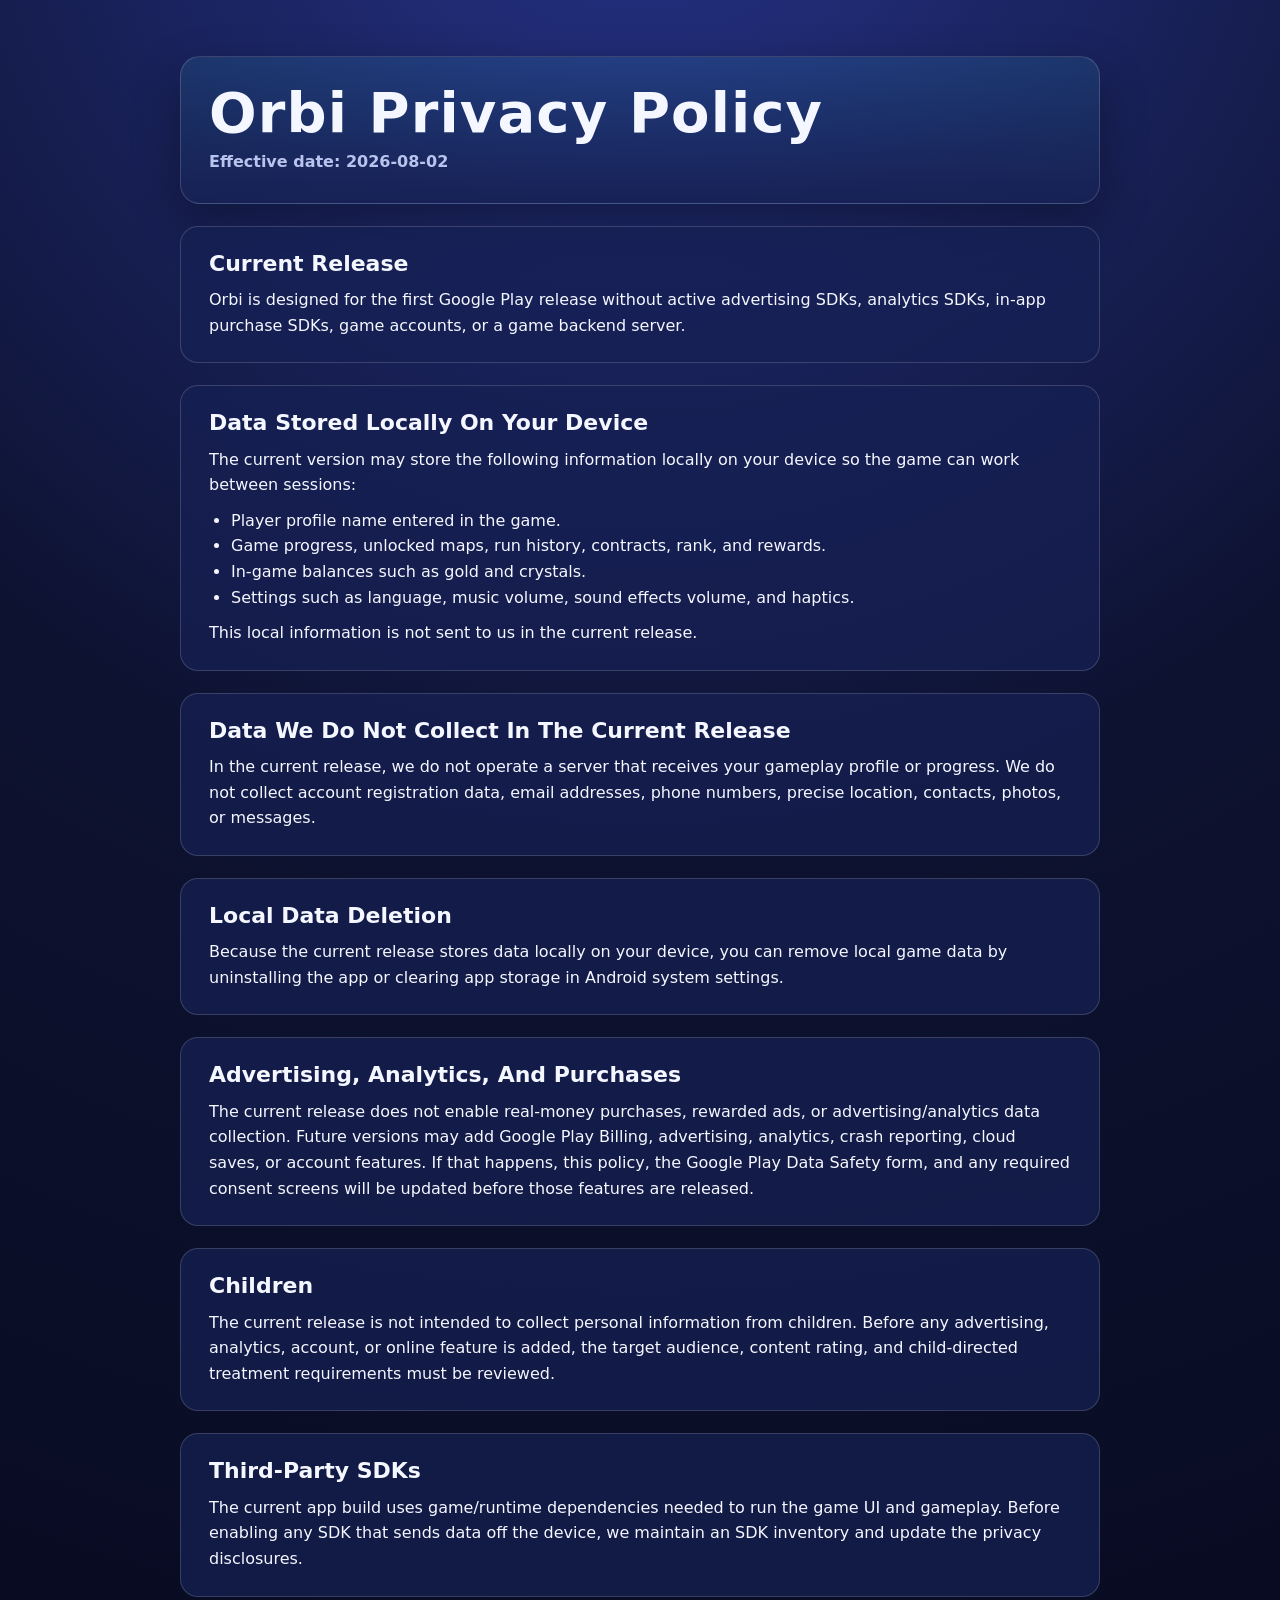
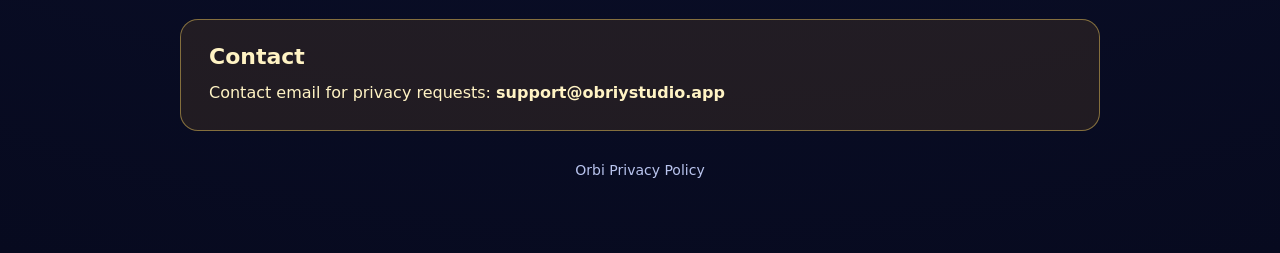
==== index.html @ 06ad7365 "Publish privacy policy" ====
<!doctype html>
<html lang="en">
<head>
  <meta charset="utf-8" />
  <meta name="viewport" content="width=device-width, initial-scale=1" />
  <title>Orbi Privacy Policy</title>
  <meta name="description" content="Privacy Policy for Orbi." />
  <style>
    :root {
      color-scheme: dark;
      --bg: #0d1230;
      --panel: #172154;
      --text: #f4f7ff;
      --muted: #b9c4ee;
      --accent: #38e8ff;
      --border: rgba(255,255,255,.16);
    }
    * { box-sizing: border-box; }
    body {
      margin: 0;
      font-family: Inter, ui-sans-serif, system-ui, -apple-system, BlinkMacSystemFont, "Segoe UI", sans-serif;
      background: radial-gradient(circle at 50% -10%, #263389 0, var(--bg) 48%, #070a1f 100%);
      color: var(--text);
      line-height: 1.6;
    }
    main {
      width: min(920px, calc(100% - 32px));
      margin: 0 auto;
      padding: 56px 0 72px;
    }
    header {
      padding: 28px;
      border: 1px solid var(--border);
      border-radius: 20px;
      background: linear-gradient(180deg, rgba(56,232,255,.10), rgba(23,33,84,.88));
      box-shadow: 0 18px 48px rgba(0,0,0,.32);
    }
    h1 {
      margin: 0 0 8px;
      font-size: clamp(32px, 7vw, 56px);
      line-height: 1;
      letter-spacing: .02em;
    }
    .date {
      margin: 0;
      color: var(--muted);
      font-weight: 700;
    }
    section {
      margin-top: 22px;
      padding: 24px 28px;
      border: 1px solid var(--border);
      border-radius: 18px;
      background: rgba(23,33,84,.72);
    }
    h2 {
      margin: 0 0 10px;
      font-size: 22px;
      line-height: 1.2;
    }
    p { margin: 10px 0 0; }
    ul { margin: 10px 0 0; padding-left: 22px; }
    a { color: var(--accent); font-weight: 800; }
    .warning {
      border-color: rgba(255,213,95,.45);
      background: rgba(255,180,40,.10);
      color: #fff3c4;
    }
    footer {
      margin-top: 28px;
      color: var(--muted);
      font-size: 14px;
      text-align: center;
    }
  </style>
</head>
<body>
  <main>
    <header>
      <h1>Orbi Privacy Policy</h1>
      <p class="date">Effective date: 2026-08-02</p>
    </header>

    <section>
      <h2>Current Release</h2>
      <p>Orbi is designed for the first Google Play release without active advertising SDKs, analytics SDKs, in-app purchase SDKs, game accounts, or a game backend server.</p>
    </section>

    <section>
      <h2>Data Stored Locally On Your Device</h2>
      <p>The current version may store the following information locally on your device so the game can work between sessions:</p>
      <ul>
        <li>Player profile name entered in the game.</li>
        <li>Game progress, unlocked maps, run history, contracts, rank, and rewards.</li>
        <li>In-game balances such as gold and crystals.</li>
        <li>Settings such as language, music volume, sound effects volume, and haptics.</li>
      </ul>
      <p>This local information is not sent to us in the current release.</p>
    </section>

    <section>
      <h2>Data We Do Not Collect In The Current Release</h2>
      <p>In the current release, we do not operate a server that receives your gameplay profile or progress. We do not collect account registration data, email addresses, phone numbers, precise location, contacts, photos, or messages.</p>
    </section>

    <section>
      <h2>Local Data Deletion</h2>
      <p>Because the current release stores data locally on your device, you can remove local game data by uninstalling the app or clearing app storage in Android system settings.</p>
    </section>

    <section>
      <h2>Advertising, Analytics, And Purchases</h2>
      <p>The current release does not enable real-money purchases, rewarded ads, or advertising/analytics data collection. Future versions may add Google Play Billing, advertising, analytics, crash reporting, cloud saves, or account features. If that happens, this policy, the Google Play Data Safety form, and any required consent screens will be updated before those features are released.</p>
    </section>

    <section>
      <h2>Children</h2>
      <p>The current release is not intended to collect personal information from children. Before any advertising, analytics, account, or online feature is added, the target audience, content rating, and child-directed treatment requirements must be reviewed.</p>
    </section>

    <section>
      <h2>Third-Party SDKs</h2>
      <p>The current app build uses game/runtime dependencies needed to run the game UI and gameplay. Before enabling any SDK that sends data off the device, we maintain an SDK inventory and update the privacy disclosures.</p>
    </section>

    <section class="warning">
      <h2>Contact</h2>
      <p>Contact email for privacy requests: <strong>support@obriystudio.app</strong></p>
    </section>

    <footer>Orbi Privacy Policy</footer>
  </main>
</body>
</html>
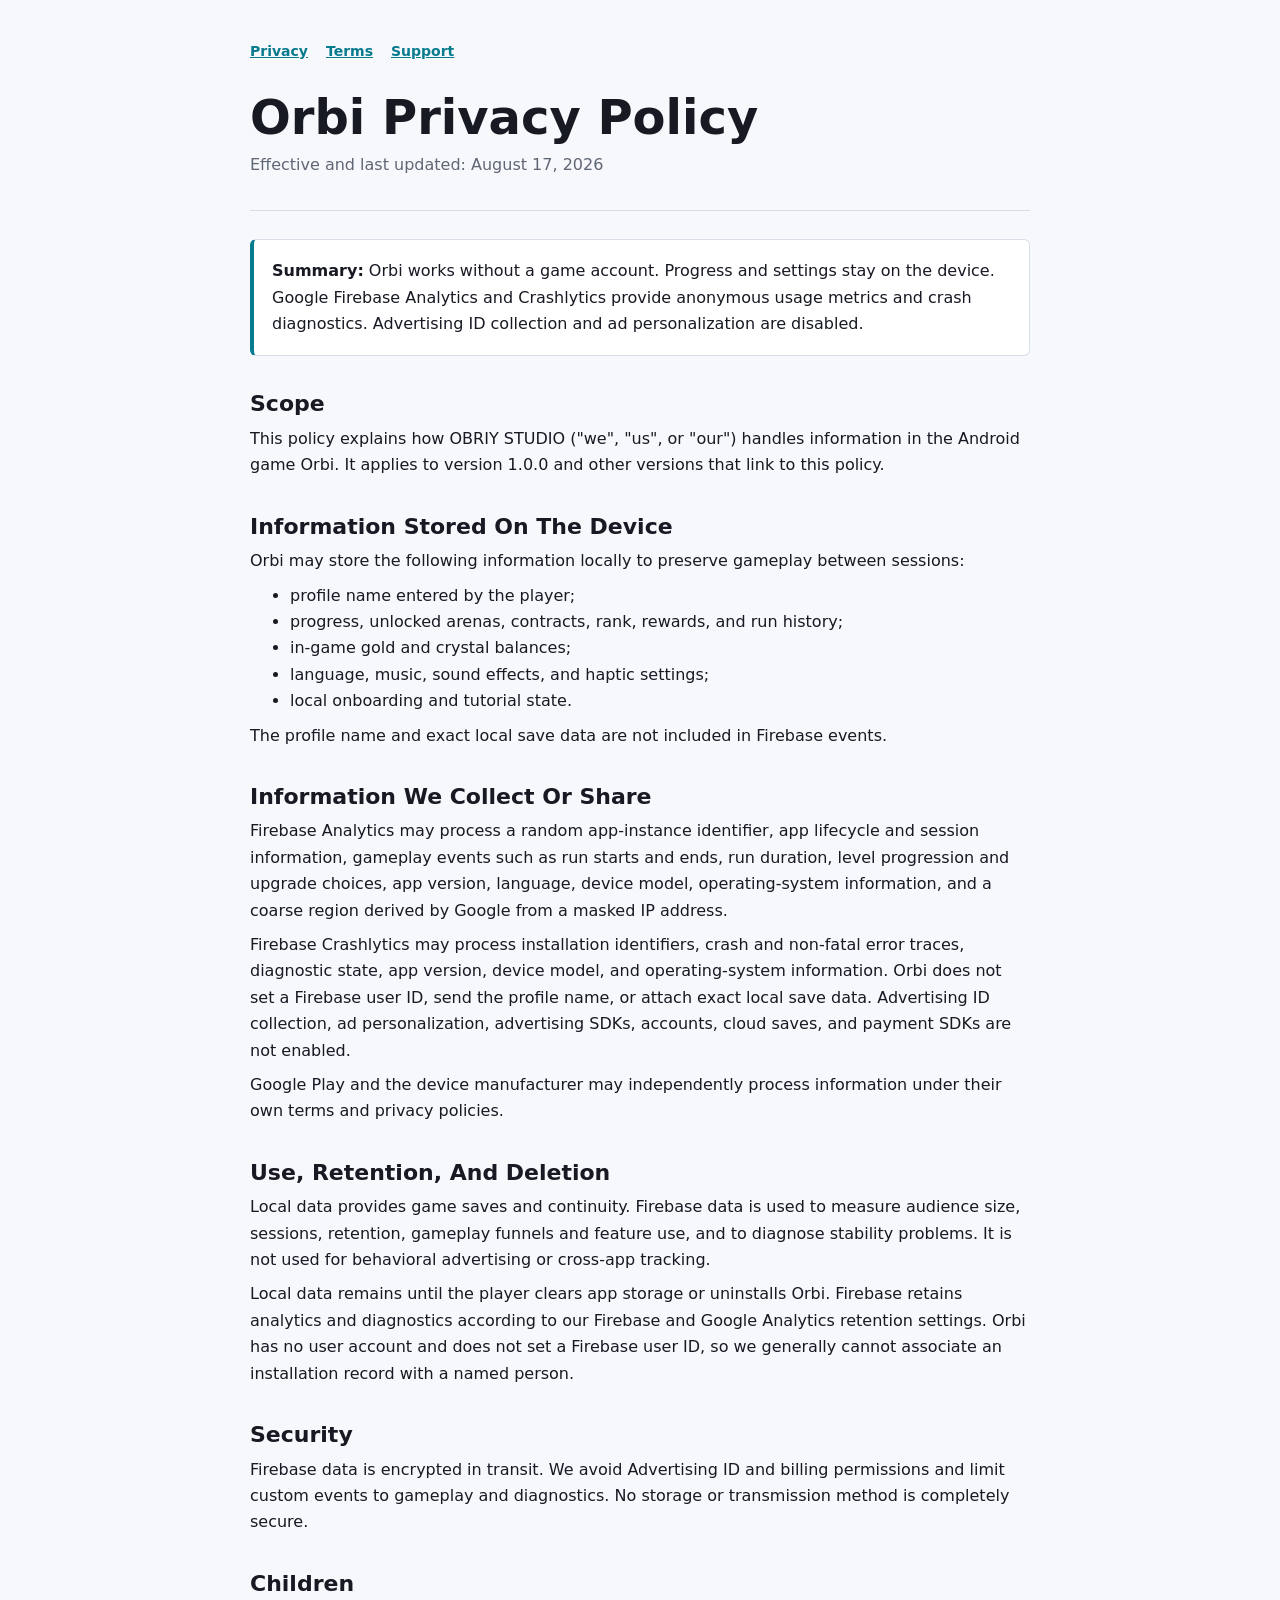
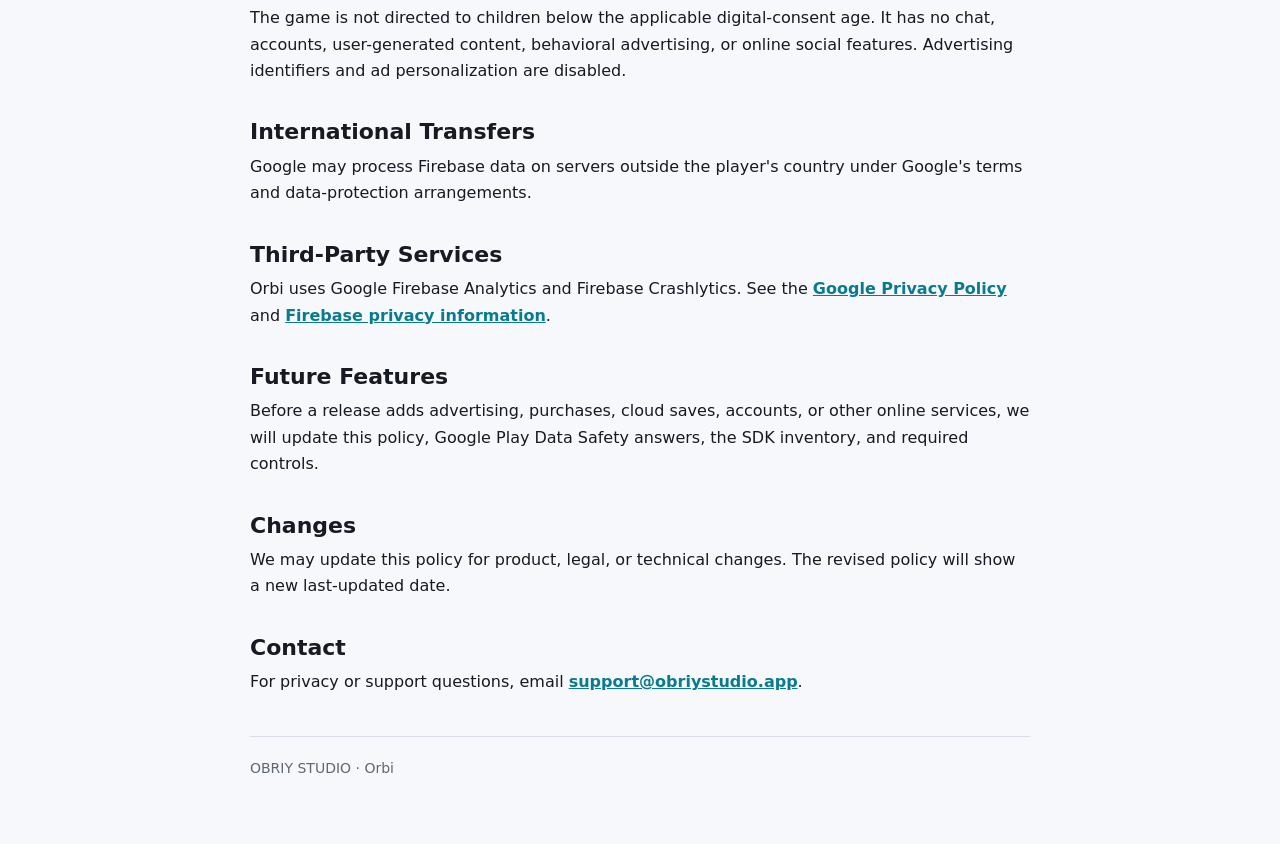
==== commit 3f2489ea: "Update privacy policy for Firebase telemetry" ====
--- a/index.html
+++ b/index.html
@@ -1,134 +1,71 @@
 <!doctype html>
 <html lang="en">
 <head>
-  <meta charset="utf-8" />
-  <meta name="viewport" content="width=device-width, initial-scale=1" />
+  <meta charset="utf-8">
+  <meta name="viewport" content="width=device-width, initial-scale=1">
   <title>Orbi Privacy Policy</title>
-  <meta name="description" content="Privacy Policy for Orbi." />
+  <meta name="description" content="Privacy Policy for the Orbi mobile game.">
   <style>
-    :root {
-      color-scheme: dark;
-      --bg: #0d1230;
-      --panel: #172154;
-      --text: #f4f7ff;
-      --muted: #b9c4ee;
-      --accent: #38e8ff;
-      --border: rgba(255,255,255,.16);
-    }
+    :root { color-scheme: light dark; --bg:#f7f8fb; --surface:#fff; --text:#171923; --muted:#5f6675; --line:#d9dde7; --accent:#087b8f; }
+    @media (prefers-color-scheme: dark) { :root { --bg:#101218; --surface:#171a22; --text:#f3f5f8; --muted:#b2b8c5; --line:#343947; --accent:#58d9eb; } }
     * { box-sizing: border-box; }
-    body {
-      margin: 0;
-      font-family: Inter, ui-sans-serif, system-ui, -apple-system, BlinkMacSystemFont, "Segoe UI", sans-serif;
-      background: radial-gradient(circle at 50% -10%, #263389 0, var(--bg) 48%, #070a1f 100%);
-      color: var(--text);
-      line-height: 1.6;
-    }
-    main {
-      width: min(920px, calc(100% - 32px));
-      margin: 0 auto;
-      padding: 56px 0 72px;
-    }
-    header {
-      padding: 28px;
-      border: 1px solid var(--border);
-      border-radius: 20px;
-      background: linear-gradient(180deg, rgba(56,232,255,.10), rgba(23,33,84,.88));
-      box-shadow: 0 18px 48px rgba(0,0,0,.32);
-    }
-    h1 {
-      margin: 0 0 8px;
-      font-size: clamp(32px, 7vw, 56px);
-      line-height: 1;
-      letter-spacing: .02em;
-    }
-    .date {
-      margin: 0;
-      color: var(--muted);
-      font-weight: 700;
-    }
-    section {
-      margin-top: 22px;
-      padding: 24px 28px;
-      border: 1px solid var(--border);
-      border-radius: 18px;
-      background: rgba(23,33,84,.72);
-    }
-    h2 {
-      margin: 0 0 10px;
-      font-size: 22px;
-      line-height: 1.2;
-    }
-    p { margin: 10px 0 0; }
-    ul { margin: 10px 0 0; padding-left: 22px; }
-    a { color: var(--accent); font-weight: 800; }
-    .warning {
-      border-color: rgba(255,213,95,.45);
-      background: rgba(255,180,40,.10);
-      color: #fff3c4;
-    }
-    footer {
-      margin-top: 28px;
-      color: var(--muted);
-      font-size: 14px;
-      text-align: center;
-    }
+    body { margin:0; background:var(--bg); color:var(--text); font:16px/1.65 system-ui,-apple-system,"Segoe UI",sans-serif; }
+    main { width:min(780px,calc(100% - 32px)); margin:auto; padding:40px 0 64px; }
+    header { padding-bottom:24px; border-bottom:1px solid var(--line); }
+    nav { display:flex; gap:18px; margin-bottom:28px; font-size:14px; }
+    a { color:var(--accent); font-weight:650; }
+    h1 { margin:0 0 6px; font-size:clamp(32px,7vw,48px); line-height:1.1; letter-spacing:0; }
+    h2 { margin:34px 0 8px; font-size:22px; line-height:1.25; letter-spacing:0; }
+    p, ul { margin:8px 0; }
+    .date, footer { color:var(--muted); }
+    .summary { margin:28px 0; padding:18px; border:1px solid var(--line); border-left:4px solid var(--accent); border-radius:6px; background:var(--surface); }
+    footer { margin-top:40px; padding-top:20px; border-top:1px solid var(--line); font-size:14px; }
   </style>
 </head>
 <body>
   <main>
-    <header>
-      <h1>Orbi Privacy Policy</h1>
-      <p class="date">Effective date: 2026-08-02</p>
-    </header>
+    <nav aria-label="Legal pages"><a href="index.html">Privacy</a><a href="terms.html">Terms</a><a href="support.html">Support</a></nav>
+    <header><h1>Orbi Privacy Policy</h1><p class="date">Effective and last updated: August 17, 2026</p></header>
+    <div class="summary"><strong>Summary:</strong> Orbi works without a game account. Progress and settings stay on the device. Google Firebase Analytics and Crashlytics provide anonymous usage metrics and crash diagnostics. Advertising ID collection and ad personalization are disabled.</div>
 
-    <section>
-      <h2>Current Release</h2>
-      <p>Orbi is designed for the first Google Play release without active advertising SDKs, analytics SDKs, in-app purchase SDKs, game accounts, or a game backend server.</p>
-    </section>
+    <h2>Scope</h2>
+    <p>This policy explains how OBRIY STUDIO ("we", "us", or "our") handles information in the Android game Orbi. It applies to version 1.0.0 and other versions that link to this policy.</p>
 
-    <section>
-      <h2>Data Stored Locally On Your Device</h2>
-      <p>The current version may store the following information locally on your device so the game can work between sessions:</p>
-      <ul>
-        <li>Player profile name entered in the game.</li>
-        <li>Game progress, unlocked maps, run history, contracts, rank, and rewards.</li>
-        <li>In-game balances such as gold and crystals.</li>
-        <li>Settings such as language, music volume, sound effects volume, and haptics.</li>
-      </ul>
-      <p>This local information is not sent to us in the current release.</p>
-    </section>
+    <h2>Information Stored On The Device</h2>
+    <p>Orbi may store the following information locally to preserve gameplay between sessions:</p>
+    <ul><li>profile name entered by the player;</li><li>progress, unlocked arenas, contracts, rank, rewards, and run history;</li><li>in-game gold and crystal balances;</li><li>language, music, sound effects, and haptic settings;</li><li>local onboarding and tutorial state.</li></ul>
+    <p>The profile name and exact local save data are not included in Firebase events.</p>
 
-    <section>
-      <h2>Data We Do Not Collect In The Current Release</h2>
-      <p>In the current release, we do not operate a server that receives your gameplay profile or progress. We do not collect account registration data, email addresses, phone numbers, precise location, contacts, photos, or messages.</p>
-    </section>
+    <h2>Information We Collect Or Share</h2>
+    <p>Firebase Analytics may process a random app-instance identifier, app lifecycle and session information, gameplay events such as run starts and ends, run duration, level progression and upgrade choices, app version, language, device model, operating-system information, and a coarse region derived by Google from a masked IP address.</p>
+    <p>Firebase Crashlytics may process installation identifiers, crash and non-fatal error traces, diagnostic state, app version, device model, and operating-system information. Orbi does not set a Firebase user ID, send the profile name, or attach exact local save data. Advertising ID collection, ad personalization, advertising SDKs, accounts, cloud saves, and payment SDKs are not enabled.</p>
+    <p>Google Play and the device manufacturer may independently process information under their own terms and privacy policies.</p>
 
-    <section>
-      <h2>Local Data Deletion</h2>
-      <p>Because the current release stores data locally on your device, you can remove local game data by uninstalling the app or clearing app storage in Android system settings.</p>
-    </section>
+    <h2>Use, Retention, And Deletion</h2>
+    <p>Local data provides game saves and continuity. Firebase data is used to measure audience size, sessions, retention, gameplay funnels and feature use, and to diagnose stability problems. It is not used for behavioral advertising or cross-app tracking.</p>
+    <p>Local data remains until the player clears app storage or uninstalls Orbi. Firebase retains analytics and diagnostics according to our Firebase and Google Analytics retention settings. Orbi has no user account and does not set a Firebase user ID, so we generally cannot associate an installation record with a named person.</p>
 
-    <section>
-      <h2>Advertising, Analytics, And Purchases</h2>
-      <p>The current release does not enable real-money purchases, rewarded ads, or advertising/analytics data collection. Future versions may add Google Play Billing, advertising, analytics, crash reporting, cloud saves, or account features. If that happens, this policy, the Google Play Data Safety form, and any required consent screens will be updated before those features are released.</p>
-    </section>
+    <h2>Security</h2>
+    <p>Firebase data is encrypted in transit. We avoid Advertising ID and billing permissions and limit custom events to gameplay and diagnostics. No storage or transmission method is completely secure.</p>
 
-    <section>
-      <h2>Children</h2>
-      <p>The current release is not intended to collect personal information from children. Before any advertising, analytics, account, or online feature is added, the target audience, content rating, and child-directed treatment requirements must be reviewed.</p>
-    </section>
+    <h2>Children</h2>
+    <p>The game is not directed to children below the applicable digital-consent age. It has no chat, accounts, user-generated content, behavioral advertising, or online social features. Advertising identifiers and ad personalization are disabled.</p>
 
-    <section>
-      <h2>Third-Party SDKs</h2>
-      <p>The current app build uses game/runtime dependencies needed to run the game UI and gameplay. Before enabling any SDK that sends data off the device, we maintain an SDK inventory and update the privacy disclosures.</p>
-    </section>
+    <h2>International Transfers</h2>
+    <p>Google may process Firebase data on servers outside the player's country under Google's terms and data-protection arrangements.</p>
 
-    <section class="warning">
-      <h2>Contact</h2>
-      <p>Contact email for privacy requests: <strong>support@obriystudio.app</strong></p>
-    </section>
+    <h2>Third-Party Services</h2>
+    <p>Orbi uses Google Firebase Analytics and Firebase Crashlytics. See the <a href="https://policies.google.com/privacy">Google Privacy Policy</a> and <a href="https://firebase.google.com/support/privacy">Firebase privacy information</a>.</p>
 
-    <footer>Orbi Privacy Policy</footer>
+    <h2>Future Features</h2>
+    <p>Before a release adds advertising, purchases, cloud saves, accounts, or other online services, we will update this policy, Google Play Data Safety answers, the SDK inventory, and required controls.</p>
+
+    <h2>Changes</h2>
+    <p>We may update this policy for product, legal, or technical changes. The revised policy will show a new last-updated date.</p>
+
+    <h2>Contact</h2>
+    <p>For privacy or support questions, email <a href="mailto:support@obriystudio.app">support@obriystudio.app</a>.</p>
+    <footer>OBRIY STUDIO · Orbi</footer>
   </main>
 </body>
 </html>
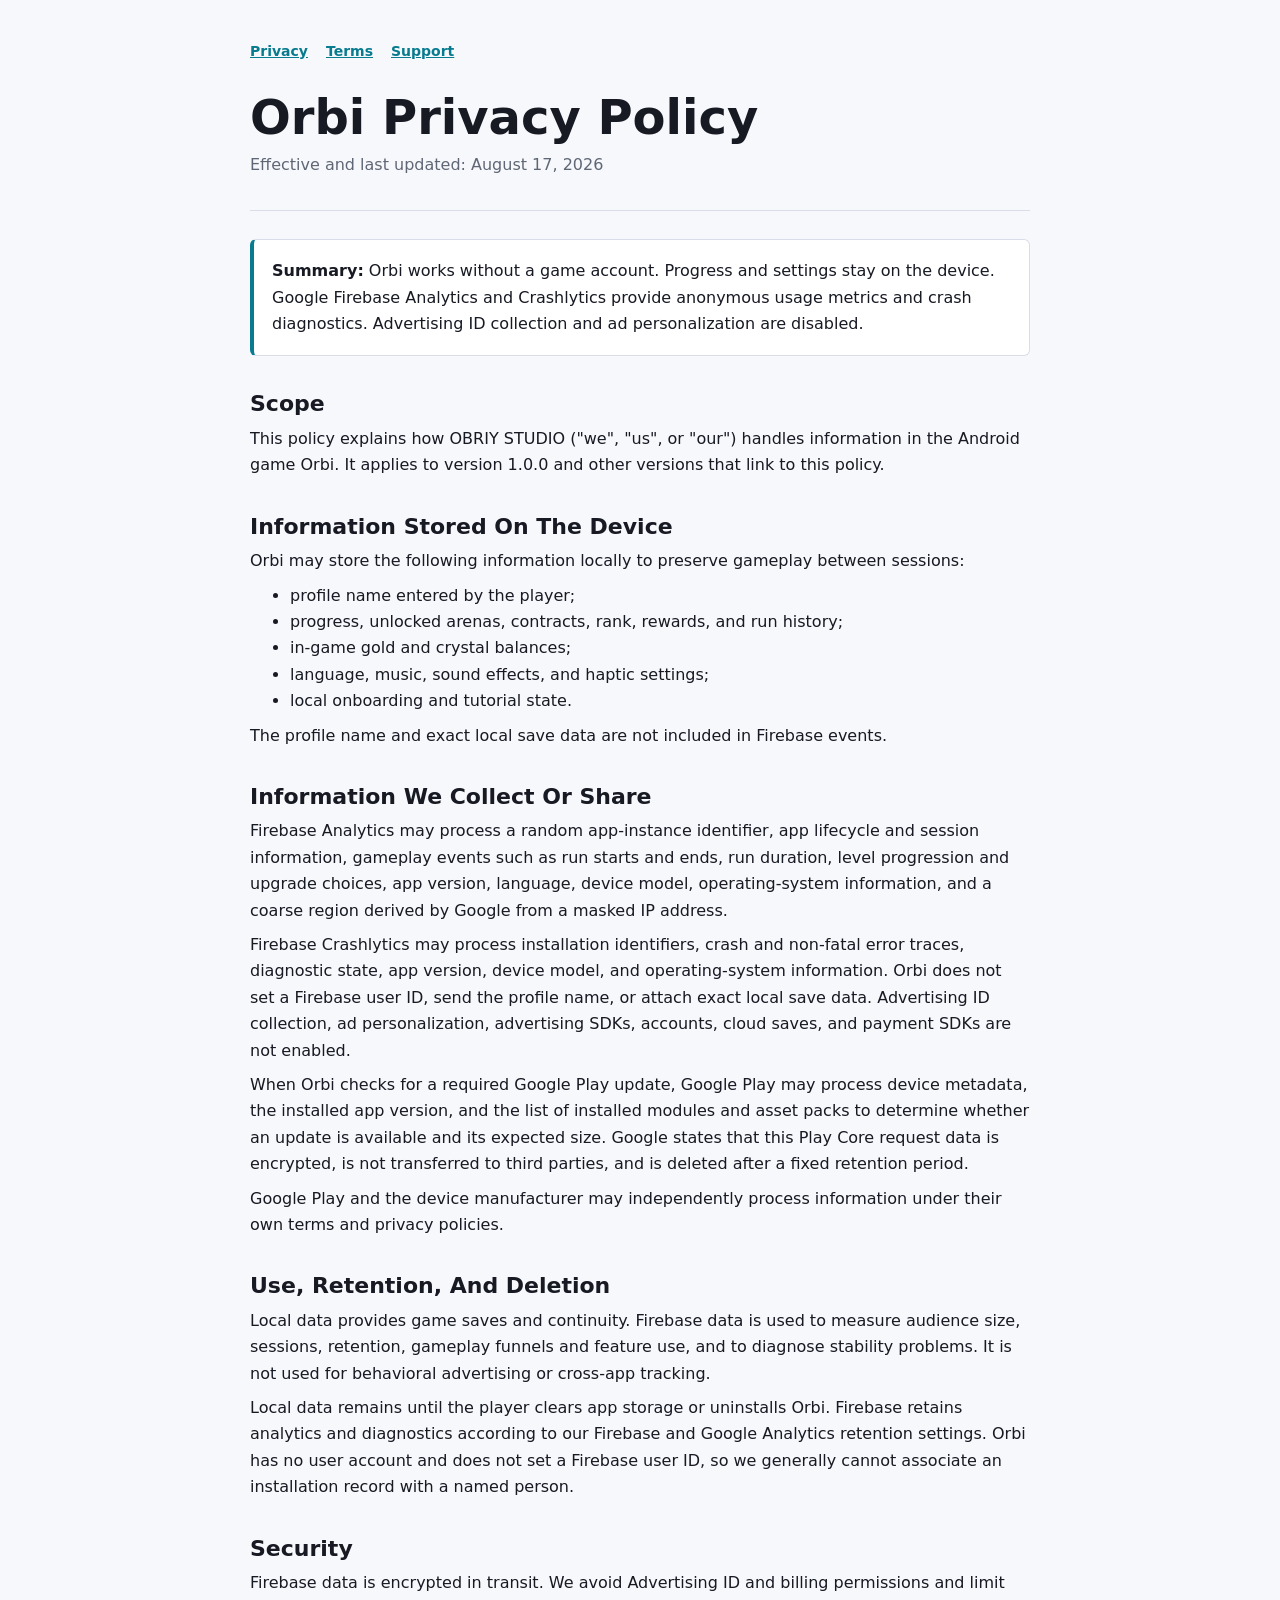
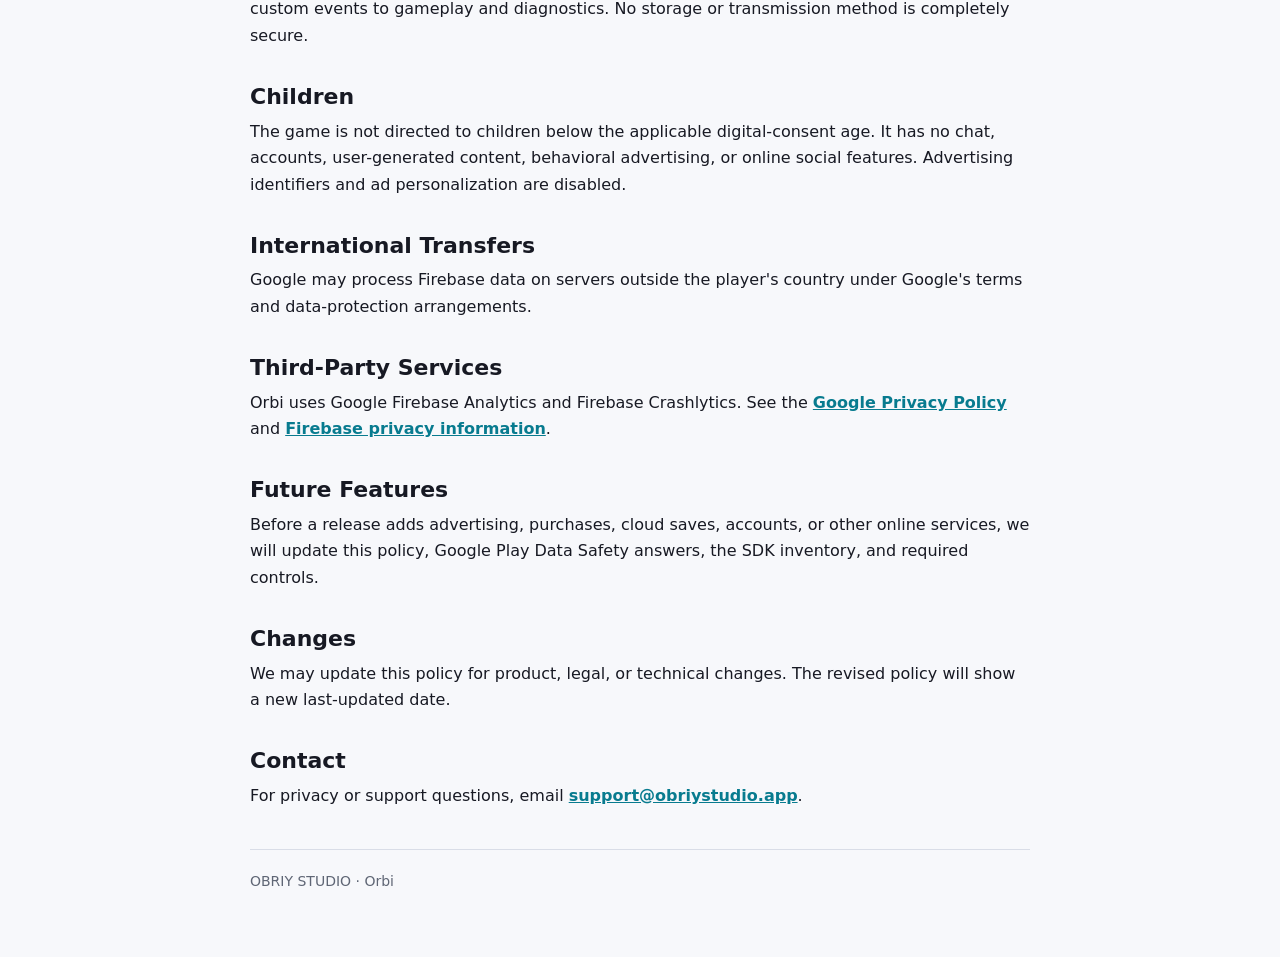
==== commit dea96b37: "Document Google Play update checks" ====
--- a/index.html
+++ b/index.html
@@ -39,6 +39,7 @@
     <h2>Information We Collect Or Share</h2>
     <p>Firebase Analytics may process a random app-instance identifier, app lifecycle and session information, gameplay events such as run starts and ends, run duration, level progression and upgrade choices, app version, language, device model, operating-system information, and a coarse region derived by Google from a masked IP address.</p>
     <p>Firebase Crashlytics may process installation identifiers, crash and non-fatal error traces, diagnostic state, app version, device model, and operating-system information. Orbi does not set a Firebase user ID, send the profile name, or attach exact local save data. Advertising ID collection, ad personalization, advertising SDKs, accounts, cloud saves, and payment SDKs are not enabled.</p>
+    <p>When Orbi checks for a required Google Play update, Google Play may process device metadata, the installed app version, and the list of installed modules and asset packs to determine whether an update is available and its expected size. Google states that this Play Core request data is encrypted, is not transferred to third parties, and is deleted after a fixed retention period.</p>
     <p>Google Play and the device manufacturer may independently process information under their own terms and privacy policies.</p>
 
     <h2>Use, Retention, And Deletion</h2>
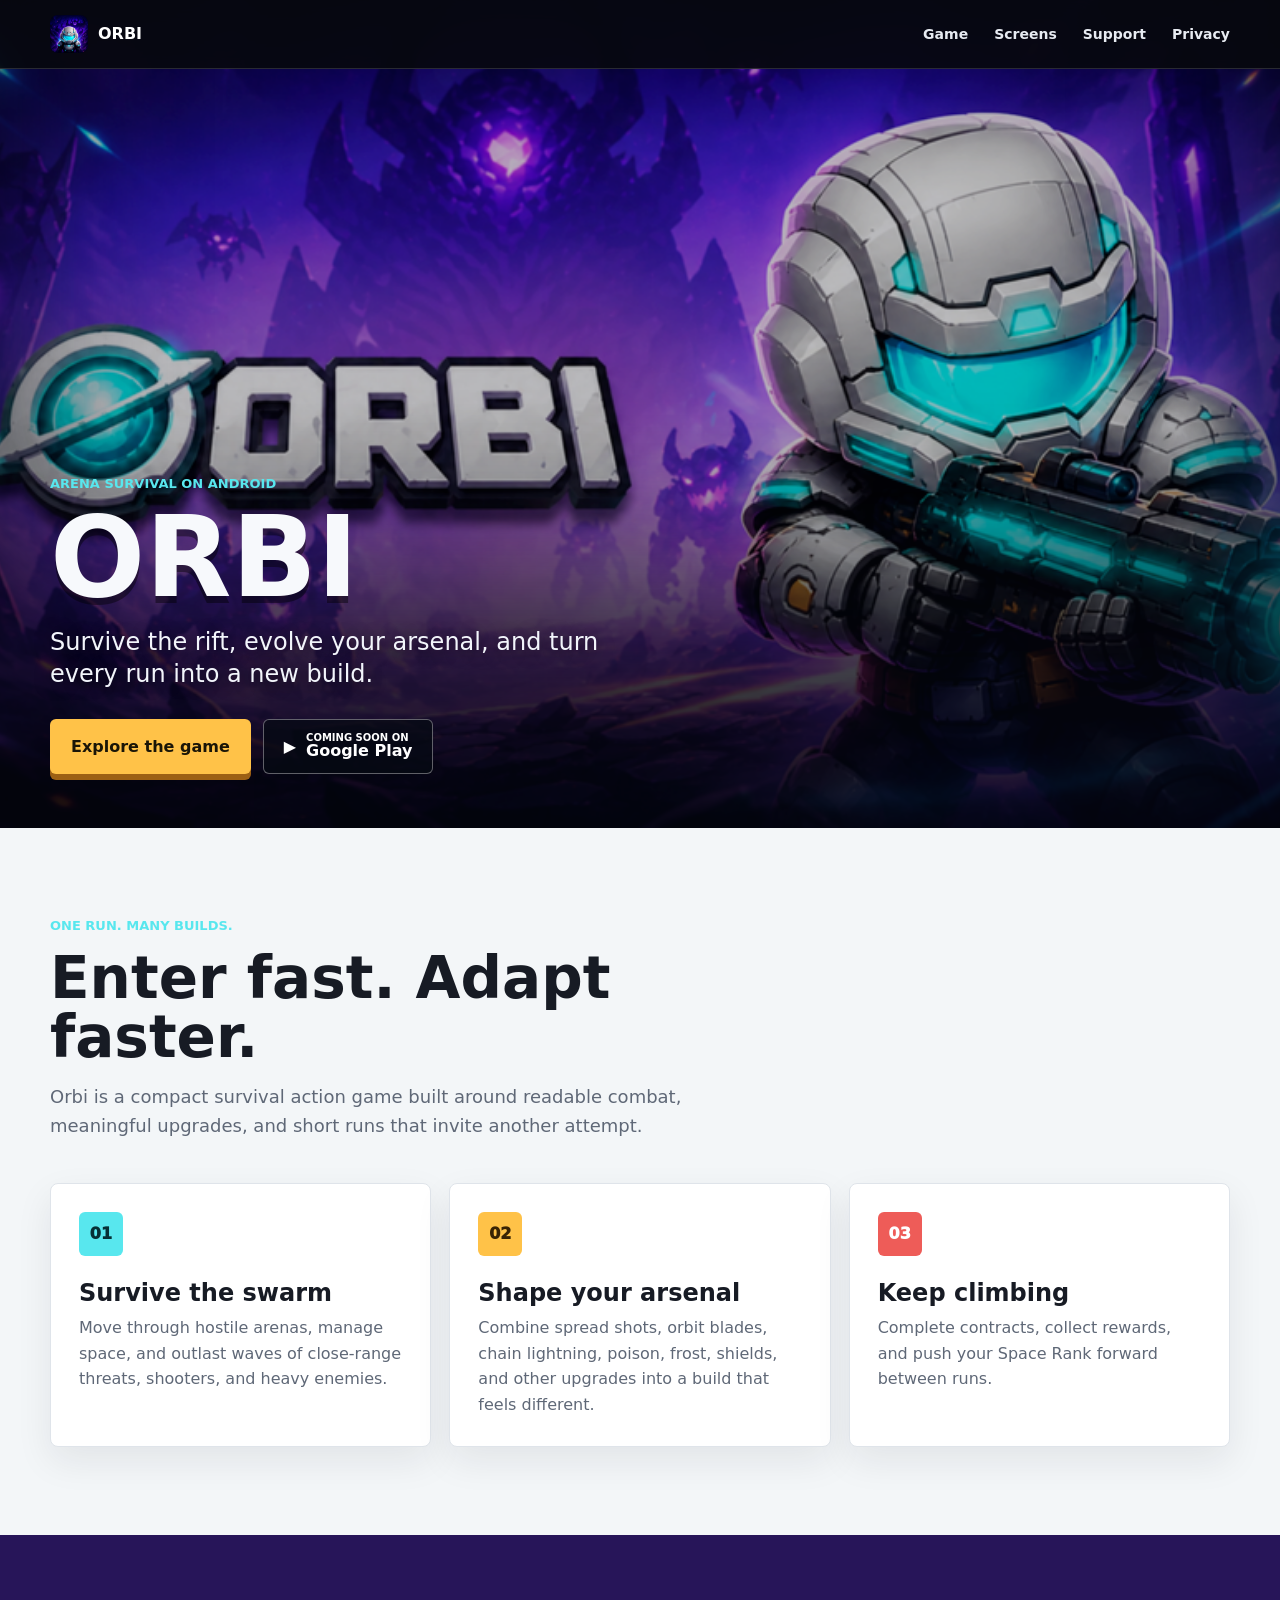
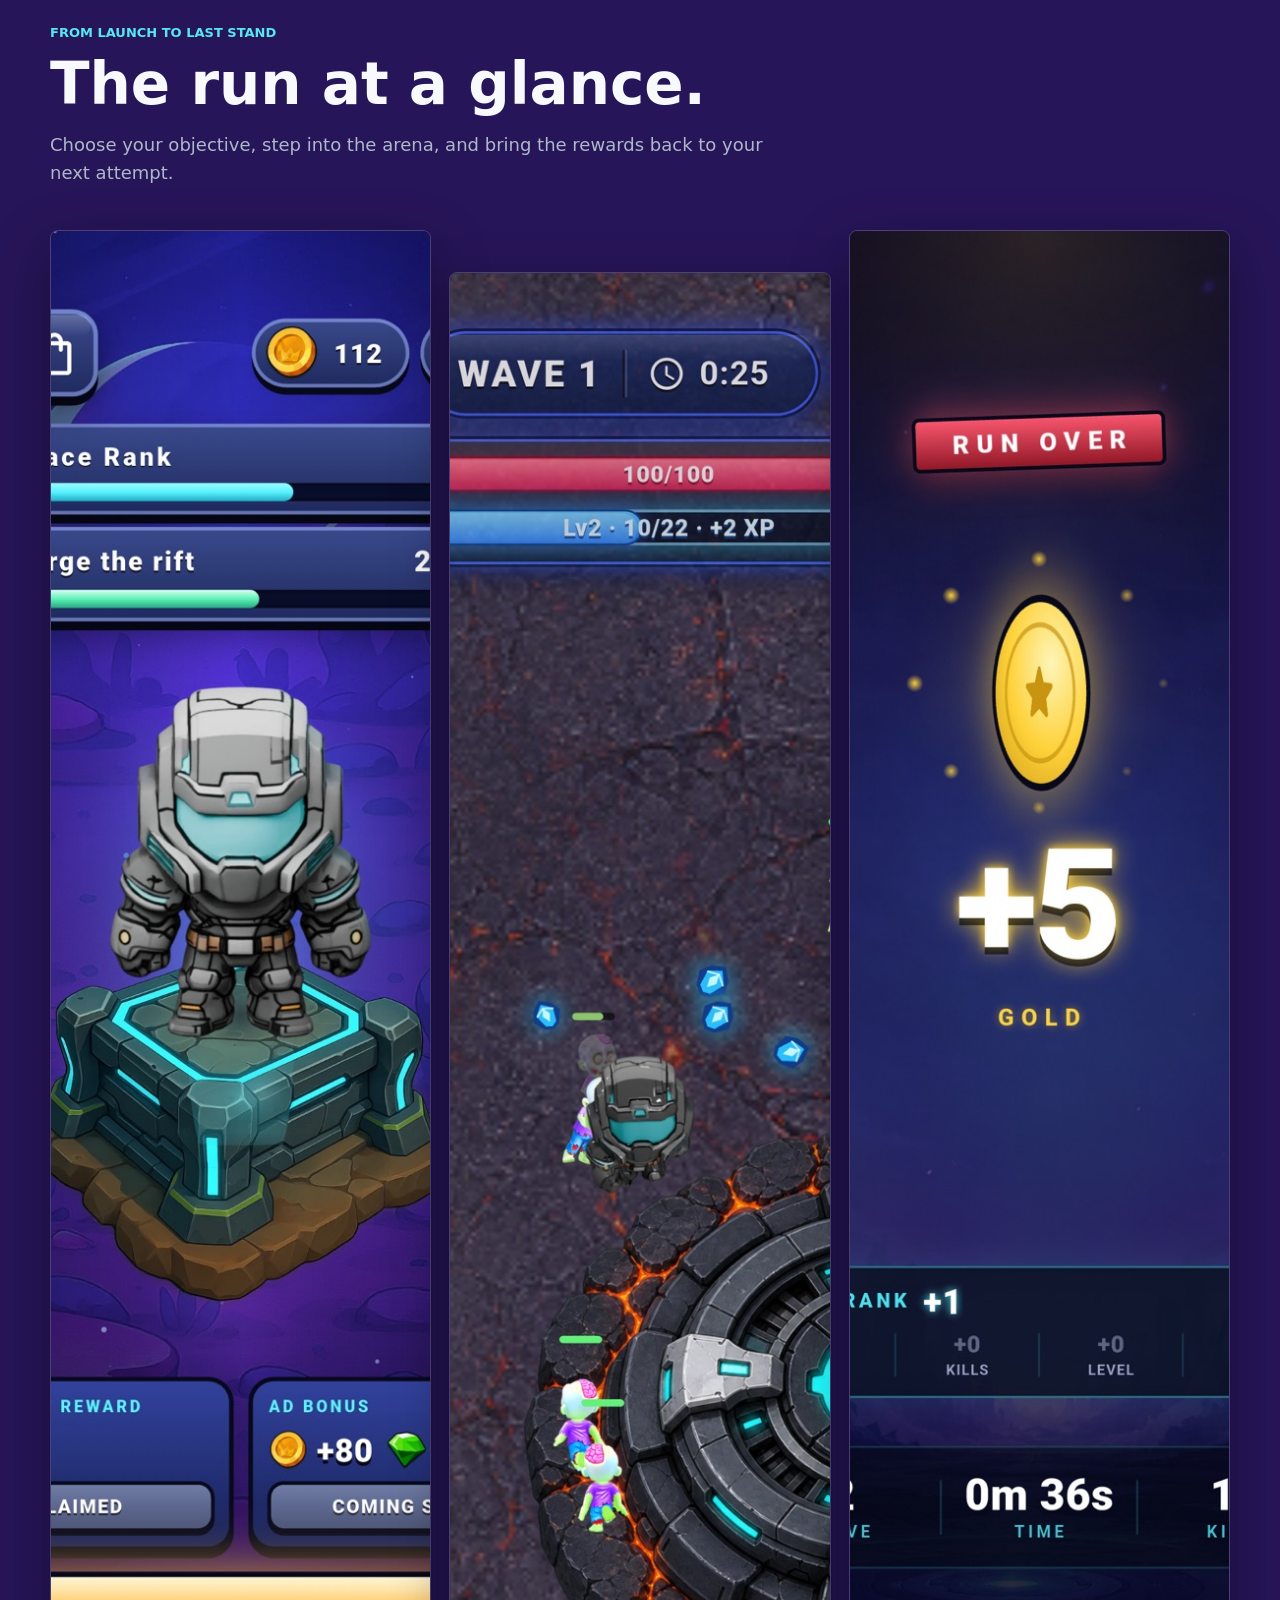
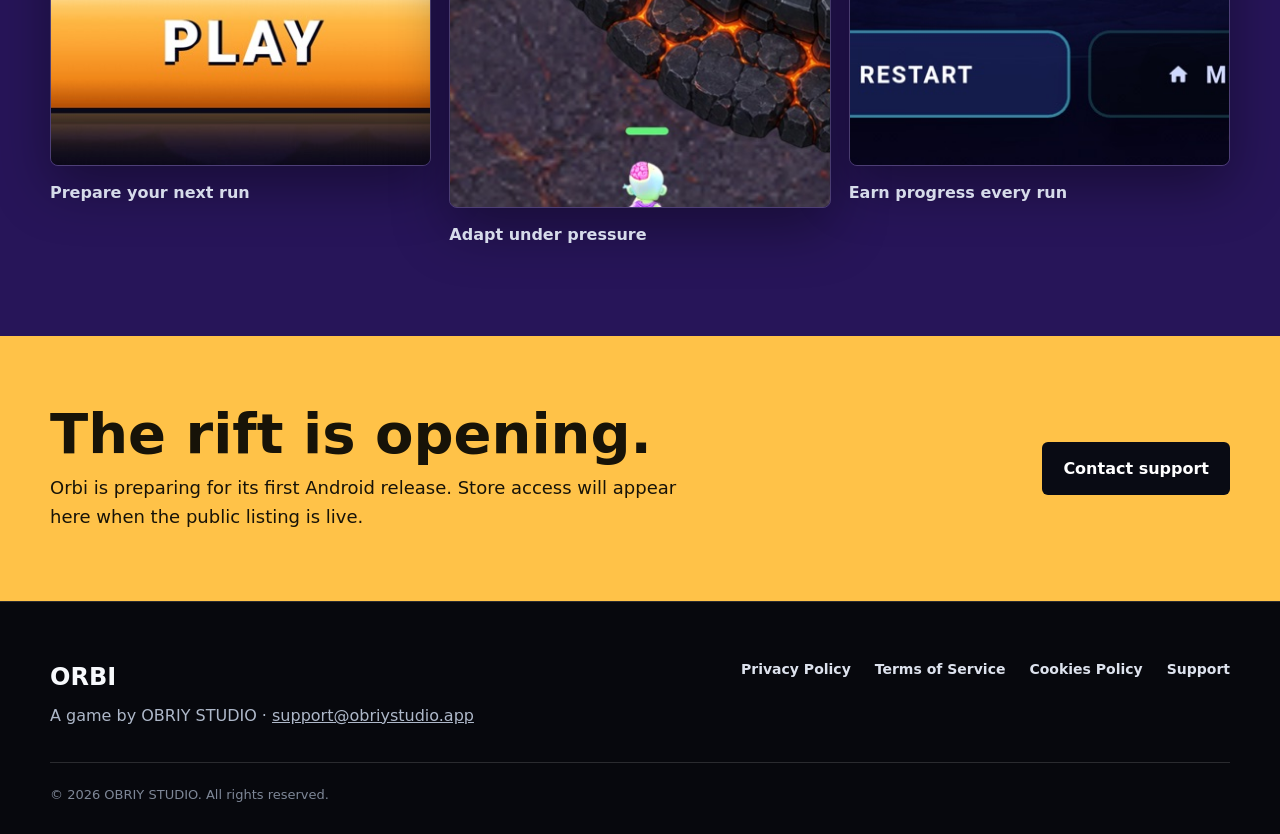
==== commit 76fa55b2: "Build Orbi game website and legal pages" ====
--- a/index.html
+++ b/index.html
@@ -3,70 +3,133 @@
 <head>
   <meta charset="utf-8">
   <meta name="viewport" content="width=device-width, initial-scale=1">
-  <title>Orbi Privacy Policy</title>
-  <meta name="description" content="Privacy Policy for the Orbi mobile game.">
-  <style>
-    :root { color-scheme: light dark; --bg:#f7f8fb; --surface:#fff; --text:#171923; --muted:#5f6675; --line:#d9dde7; --accent:#087b8f; }
-    @media (prefers-color-scheme: dark) { :root { --bg:#101218; --surface:#171a22; --text:#f3f5f8; --muted:#b2b8c5; --line:#343947; --accent:#58d9eb; } }
-    * { box-sizing: border-box; }
-    body { margin:0; background:var(--bg); color:var(--text); font:16px/1.65 system-ui,-apple-system,"Segoe UI",sans-serif; }
-    main { width:min(780px,calc(100% - 32px)); margin:auto; padding:40px 0 64px; }
-    header { padding-bottom:24px; border-bottom:1px solid var(--line); }
-    nav { display:flex; gap:18px; margin-bottom:28px; font-size:14px; }
-    a { color:var(--accent); font-weight:650; }
-    h1 { margin:0 0 6px; font-size:clamp(32px,7vw,48px); line-height:1.1; letter-spacing:0; }
-    h2 { margin:34px 0 8px; font-size:22px; line-height:1.25; letter-spacing:0; }
-    p, ul { margin:8px 0; }
-    .date, footer { color:var(--muted); }
-    .summary { margin:28px 0; padding:18px; border:1px solid var(--line); border-left:4px solid var(--accent); border-radius:6px; background:var(--surface); }
-    footer { margin-top:40px; padding-top:20px; border-top:1px solid var(--line); font-size:14px; }
-  </style>
+  <meta name="theme-color" content="#090b14">
+  <meta name="description" content="Orbi is a fast arena survival game. Build powerful upgrades, survive alien swarms, and climb the Space Rank.">
+  <meta property="og:title" content="Orbi - Arena Survival">
+  <meta property="og:description" content="Survive the rift. Build your loadout. Climb the Space Rank.">
+  <meta property="og:image" content="https://orbi.obriystudio.app/assets/orbi-hero.png">
+  <meta property="og:url" content="https://orbi.obriystudio.app/">
+  <meta property="og:type" content="website">
+  <title>Orbi - Arena Survival</title>
+  <link rel="canonical" href="https://orbi.obriystudio.app/">
+  <link rel="icon" href="assets/orbi-icon.png">
+  <link rel="stylesheet" href="styles.css">
+  <script src="script.js" defer></script>
 </head>
 <body>
-  <main>
-    <nav aria-label="Legal pages"><a href="index.html">Privacy</a><a href="terms.html">Terms</a><a href="support.html">Support</a></nav>
-    <header><h1>Orbi Privacy Policy</h1><p class="date">Effective and last updated: August 17, 2026</p></header>
-    <div class="summary"><strong>Summary:</strong> Orbi works without a game account. Progress and settings stay on the device. Google Firebase Analytics and Crashlytics provide anonymous usage metrics and crash diagnostics. Advertising ID collection and ad personalization are disabled.</div>
+  <a class="skip-link" href="#main">Skip to content</a>
+  <header class="site-header">
+    <div class="site-header__inner">
+      <a class="brand" href="index.html" aria-label="Orbi home">
+        <img src="assets/orbi-icon.png" alt="" width="38" height="38">
+        <span>ORBI</span>
+      </a>
+      <button class="menu-button" type="button" data-menu-button aria-expanded="false" aria-controls="site-navigation">Menu</button>
+      <nav class="site-nav" id="site-navigation" data-navigation aria-label="Main navigation">
+        <a href="#game">Game</a>
+        <a href="#screens">Screens</a>
+        <a href="support/">Support</a>
+        <a href="privacy-policy/">Privacy</a>
+      </nav>
+    </div>
+  </header>
 
-    <h2>Scope</h2>
-    <p>This policy explains how OBRIY STUDIO ("we", "us", or "our") handles information in the Android game Orbi. It applies to version 1.0.0 and other versions that link to this policy.</p>
+  <main id="main">
+    <section class="hero" aria-labelledby="hero-title">
+      <img class="hero__art" src="assets/orbi-hero.png" alt="Orbi astronaut facing an alien invasion" width="1024" height="500">
+      <div class="hero__shade" aria-hidden="true"></div>
+      <div class="hero__content">
+        <p class="eyebrow">Arena survival on Android</p>
+        <h1 id="hero-title">ORBI</h1>
+        <p class="hero__copy">Survive the rift, evolve your arsenal, and turn every run into a new build.</p>
+        <div class="hero__actions">
+          <a class="button button--primary" href="#game">Explore the game</a>
+          <span class="button button--secondary" aria-label="Google Play release coming soon">
+            <span aria-hidden="true">▶</span>
+            <span class="button__store"><small>Coming soon on</small>Google Play</span>
+          </span>
+        </div>
+      </div>
+    </section>
 
-    <h2>Information Stored On The Device</h2>
-    <p>Orbi may store the following information locally to preserve gameplay between sessions:</p>
-    <ul><li>profile name entered by the player;</li><li>progress, unlocked arenas, contracts, rank, rewards, and run history;</li><li>in-game gold and crystal balances;</li><li>language, music, sound effects, and haptic settings;</li><li>local onboarding and tutorial state.</li></ul>
-    <p>The profile name and exact local save data are not included in Firebase events.</p>
+    <section class="section section--light" id="game" aria-labelledby="game-title">
+      <div class="section__inner">
+        <div class="section-heading">
+          <p class="eyebrow">One run. Many builds.</p>
+          <h2 id="game-title">Enter fast. Adapt faster.</h2>
+          <p>Orbi is a compact survival action game built around readable combat, meaningful upgrades, and short runs that invite another attempt.</p>
+        </div>
+        <div class="feature-grid">
+          <article class="feature">
+            <div class="feature__number" aria-hidden="true">01</div>
+            <h3>Survive the swarm</h3>
+            <p>Move through hostile arenas, manage space, and outlast waves of close-range threats, shooters, and heavy enemies.</p>
+          </article>
+          <article class="feature">
+            <div class="feature__number" aria-hidden="true">02</div>
+            <h3>Shape your arsenal</h3>
+            <p>Combine spread shots, orbit blades, chain lightning, poison, frost, shields, and other upgrades into a build that feels different.</p>
+          </article>
+          <article class="feature">
+            <div class="feature__number" aria-hidden="true">03</div>
+            <h3>Keep climbing</h3>
+            <p>Complete contracts, collect rewards, and push your Space Rank forward between runs.</p>
+          </article>
+        </div>
+      </div>
+    </section>
 
-    <h2>Information We Collect Or Share</h2>
-    <p>Firebase Analytics may process a random app-instance identifier, app lifecycle and session information, gameplay events such as run starts and ends, run duration, level progression and upgrade choices, app version, language, device model, operating-system information, and a coarse region derived by Google from a masked IP address.</p>
-    <p>Firebase Crashlytics may process installation identifiers, crash and non-fatal error traces, diagnostic state, app version, device model, and operating-system information. Orbi does not set a Firebase user ID, send the profile name, or attach exact local save data. Advertising ID collection, ad personalization, advertising SDKs, accounts, cloud saves, and payment SDKs are not enabled.</p>
-    <p>When Orbi checks for a required Google Play update, Google Play may process device metadata, the installed app version, and the list of installed modules and asset packs to determine whether an update is available and its expected size. Google states that this Play Core request data is encrypted, is not transferred to third parties, and is deleted after a fixed retention period.</p>
-    <p>Google Play and the device manufacturer may independently process information under their own terms and privacy policies.</p>
+    <section class="section section--violet" id="screens" aria-labelledby="screens-title">
+      <div class="section__inner">
+        <div class="section-heading">
+          <p class="eyebrow">From launch to last stand</p>
+          <h2 id="screens-title">The run at a glance.</h2>
+          <p>Choose your objective, step into the arena, and bring the rewards back to your next attempt.</p>
+        </div>
+        <div class="gallery">
+          <figure>
+            <img src="assets/screen-menu.jpg" alt="Orbi main menu with Space Rank and contract progress" width="720" height="1536" loading="lazy">
+            <figcaption>Prepare your next run</figcaption>
+          </figure>
+          <figure>
+            <img src="assets/screen-combat.jpg" alt="Orbi hero fighting enemies in the arena" width="720" height="1536" loading="lazy">
+            <figcaption>Adapt under pressure</figcaption>
+          </figure>
+          <figure>
+            <img src="assets/screen-results.jpg" alt="Orbi run results with rewards and rank progress" width="720" height="1536" loading="lazy">
+            <figcaption>Earn progress every run</figcaption>
+          </figure>
+        </div>
+      </div>
+    </section>
 
-    <h2>Use, Retention, And Deletion</h2>
-    <p>Local data provides game saves and continuity. Firebase data is used to measure audience size, sessions, retention, gameplay funnels and feature use, and to diagnose stability problems. It is not used for behavioral advertising or cross-app tracking.</p>
-    <p>Local data remains until the player clears app storage or uninstalls Orbi. Firebase retains analytics and diagnostics according to our Firebase and Google Analytics retention settings. Orbi has no user account and does not set a Firebase user ID, so we generally cannot associate an installation record with a named person.</p>
+    <section class="cta-band" aria-labelledby="cta-title">
+      <div class="cta-band__inner">
+        <div>
+          <h2 id="cta-title">The rift is opening.</h2>
+          <p>Orbi is preparing for its first Android release. Store access will appear here when the public listing is live.</p>
+        </div>
+        <a class="button" href="support/">Contact support</a>
+      </div>
+    </section>
+  </main>
 
-    <h2>Security</h2>
-    <p>Firebase data is encrypted in transit. We avoid Advertising ID and billing permissions and limit custom events to gameplay and diagnostics. No storage or transmission method is completely secure.</p>
-
-    <h2>Children</h2>
-    <p>The game is not directed to children below the applicable digital-consent age. It has no chat, accounts, user-generated content, behavioral advertising, or online social features. Advertising identifiers and ad personalization are disabled.</p>
-
-    <h2>International Transfers</h2>
-    <p>Google may process Firebase data on servers outside the player's country under Google's terms and data-protection arrangements.</p>
-
-    <h2>Third-Party Services</h2>
-    <p>Orbi uses Google Firebase Analytics and Firebase Crashlytics. See the <a href="https://policies.google.com/privacy">Google Privacy Policy</a> and <a href="https://firebase.google.com/support/privacy">Firebase privacy information</a>.</p>
-
-    <h2>Future Features</h2>
-    <p>Before a release adds advertising, purchases, cloud saves, accounts, or other online services, we will update this policy, Google Play Data Safety answers, the SDK inventory, and required controls.</p>
-
-    <h2>Changes</h2>
-    <p>We may update this policy for product, legal, or technical changes. The revised policy will show a new last-updated date.</p>
-
-    <h2>Contact</h2>
-    <p>For privacy or support questions, email <a href="mailto:support@obriystudio.app">support@obriystudio.app</a>.</p>
-    <footer>OBRIY STUDIO · Orbi</footer>
-  </main>
+  <footer class="site-footer">
+    <div class="site-footer__inner">
+      <div class="site-footer__top">
+        <div>
+          <p class="site-footer__title">ORBI</p>
+          <p class="site-footer__contact">A game by OBRIY STUDIO · <a href="mailto:support@obriystudio.app">support@obriystudio.app</a></p>
+        </div>
+        <nav class="footer-links" aria-label="Legal navigation">
+          <a href="privacy-policy/">Privacy Policy</a>
+          <a href="terms-of-service/">Terms of Service</a>
+          <a href="cookies-policy/">Cookies Policy</a>
+          <a href="support/">Support</a>
+        </nav>
+      </div>
+      <div class="site-footer__bottom">© 2026 OBRIY STUDIO. All rights reserved.</div>
+    </div>
+  </footer>
 </body>
 </html>
--- a/styles.css
+++ b/styles.css
@@ -0,0 +1,695 @@
+:root {
+  --ink: #090b14;
+  --ink-soft: #111522;
+  --panel: #181d2d;
+  --panel-light: #f3f6f8;
+  --text: #f7f9fc;
+  --muted: #aeb8c9;
+  --dark-text: #171b24;
+  --dark-muted: #5f6877;
+  --cyan: #58e7ee;
+  --cyan-deep: #0aa5b4;
+  --yellow: #ffc248;
+  --coral: #ee5c58;
+  --line: rgba(255, 255, 255, 0.14);
+  --max-width: 1180px;
+}
+
+* {
+  box-sizing: border-box;
+}
+
+html {
+  scroll-behavior: smooth;
+}
+
+body {
+  margin: 0;
+  background: var(--ink);
+  color: var(--text);
+  font-family: Inter, ui-sans-serif, system-ui, -apple-system, BlinkMacSystemFont, "Segoe UI", sans-serif;
+  font-size: 16px;
+  line-height: 1.6;
+}
+
+body.menu-open {
+  overflow: hidden;
+}
+
+img {
+  display: block;
+  max-width: 100%;
+}
+
+a {
+  color: inherit;
+}
+
+button,
+a {
+  -webkit-tap-highlight-color: transparent;
+}
+
+.skip-link {
+  position: fixed;
+  z-index: 100;
+  top: 12px;
+  left: 12px;
+  padding: 10px 14px;
+  background: white;
+  color: black;
+  transform: translateY(-160%);
+}
+
+.skip-link:focus {
+  transform: translateY(0);
+}
+
+.site-header {
+  position: fixed;
+  z-index: 30;
+  top: 0;
+  right: 0;
+  left: 0;
+  background: rgba(7, 8, 14, 0.9);
+  border-bottom: 1px solid var(--line);
+  backdrop-filter: blur(14px);
+}
+
+.site-header__inner {
+  width: min(var(--max-width), calc(100% - 40px));
+  height: 68px;
+  margin: 0 auto;
+  display: flex;
+  align-items: center;
+  justify-content: space-between;
+  gap: 24px;
+}
+
+.brand {
+  display: inline-flex;
+  align-items: center;
+  gap: 10px;
+  color: white;
+  text-decoration: none;
+  font-weight: 900;
+  letter-spacing: 0;
+}
+
+.brand img {
+  width: 38px;
+  height: 38px;
+  border-radius: 8px;
+}
+
+.site-nav {
+  display: flex;
+  align-items: center;
+  gap: 26px;
+}
+
+.site-nav a {
+  color: #e7ebf2;
+  font-size: 14px;
+  font-weight: 750;
+  text-decoration: none;
+}
+
+.site-nav a:hover,
+.site-nav a:focus-visible {
+  color: var(--cyan);
+}
+
+.menu-button {
+  display: none;
+  min-width: 44px;
+  min-height: 44px;
+  border: 1px solid var(--line);
+  border-radius: 6px;
+  background: transparent;
+  color: white;
+  font: inherit;
+  font-weight: 800;
+}
+
+.hero {
+  position: relative;
+  min-height: min(860px, 92svh);
+  padding-top: 68px;
+  isolation: isolate;
+  overflow: hidden;
+  background: #161042;
+}
+
+.hero__art,
+.hero__shade {
+  position: absolute;
+  inset: 0;
+}
+
+.hero__art {
+  z-index: -2;
+  width: 100%;
+  height: 100%;
+  object-fit: cover;
+  object-position: center;
+}
+
+.hero__shade {
+  z-index: -1;
+  background: rgba(5, 7, 15, 0.28);
+  box-shadow: inset 0 -250px 180px rgba(5, 7, 15, 0.78);
+}
+
+.hero__content {
+  width: min(var(--max-width), calc(100% - 40px));
+  min-height: calc(min(860px, 92svh) - 68px);
+  margin: 0 auto;
+  padding: 72px 0 54px;
+  display: flex;
+  flex-direction: column;
+  align-items: flex-start;
+  justify-content: flex-end;
+}
+
+.eyebrow {
+  margin: 0 0 12px;
+  color: var(--cyan);
+  font-size: 13px;
+  font-weight: 850;
+  text-transform: uppercase;
+  letter-spacing: 0;
+}
+
+.hero h1 {
+  margin: 0;
+  font-size: clamp(56px, 10vw, 112px);
+  line-height: 0.9;
+  letter-spacing: 0;
+  text-shadow: 0 7px 0 rgba(0, 0, 0, 0.42);
+}
+
+.hero__copy {
+  width: min(590px, 100%);
+  margin: 18px 0 0;
+  color: #f2f5fb;
+  font-size: clamp(18px, 2.2vw, 24px);
+  line-height: 1.35;
+  text-shadow: 0 2px 16px rgba(0, 0, 0, 0.65);
+}
+
+.hero__actions {
+  margin-top: 28px;
+  display: flex;
+  flex-wrap: wrap;
+  gap: 12px;
+}
+
+.button {
+  min-height: 50px;
+  padding: 13px 20px;
+  display: inline-flex;
+  align-items: center;
+  justify-content: center;
+  gap: 10px;
+  border: 1px solid transparent;
+  border-radius: 6px;
+  text-decoration: none;
+  font-weight: 850;
+}
+
+.button--primary {
+  background: var(--yellow);
+  color: #1a1507;
+  box-shadow: 0 6px 0 #9c6014;
+}
+
+.button--primary:hover,
+.button--primary:focus-visible {
+  transform: translateY(2px);
+  box-shadow: 0 4px 0 #9c6014;
+}
+
+.button--secondary {
+  background: rgba(7, 10, 19, 0.7);
+  border-color: rgba(255, 255, 255, 0.36);
+  color: white;
+}
+
+.button--secondary:hover,
+.button--secondary:focus-visible {
+  border-color: var(--cyan);
+  color: var(--cyan);
+}
+
+.button__store {
+  display: flex;
+  flex-direction: column;
+  line-height: 1.05;
+}
+
+.button__store small {
+  font-size: 10px;
+  font-weight: 700;
+  text-transform: uppercase;
+}
+
+.section {
+  padding: 88px 0;
+}
+
+.section--light {
+  background: var(--panel-light);
+  color: var(--dark-text);
+}
+
+.section--violet {
+  background: #271559;
+}
+
+.section__inner {
+  width: min(var(--max-width), calc(100% - 40px));
+  margin: 0 auto;
+}
+
+.section-heading {
+  width: min(720px, 100%);
+  margin-bottom: 42px;
+}
+
+.section-heading h2 {
+  margin: 0;
+  font-size: clamp(34px, 5vw, 58px);
+  line-height: 1.02;
+  letter-spacing: 0;
+}
+
+.section-heading p:not(.eyebrow) {
+  margin: 16px 0 0;
+  color: var(--muted);
+  font-size: 18px;
+}
+
+.section--light .section-heading p:not(.eyebrow) {
+  color: var(--dark-muted);
+}
+
+.feature-grid {
+  display: grid;
+  grid-template-columns: repeat(3, minmax(0, 1fr));
+  gap: 18px;
+}
+
+.feature {
+  min-height: 250px;
+  padding: 28px;
+  border-radius: 8px;
+  background: white;
+  border: 1px solid #dfe4ea;
+  box-shadow: 0 14px 36px rgba(20, 27, 41, 0.08);
+}
+
+.feature__number {
+  width: 44px;
+  height: 44px;
+  display: grid;
+  place-items: center;
+  border-radius: 6px;
+  background: var(--cyan);
+  color: #062f35;
+  font-weight: 950;
+}
+
+.feature:nth-child(2) .feature__number {
+  background: var(--yellow);
+  color: #392304;
+}
+
+.feature:nth-child(3) .feature__number {
+  background: var(--coral);
+  color: white;
+}
+
+.feature h3 {
+  margin: 24px 0 8px;
+  font-size: 24px;
+  line-height: 1.15;
+}
+
+.feature p {
+  margin: 0;
+  color: var(--dark-muted);
+}
+
+.gallery {
+  display: grid;
+  grid-template-columns: repeat(3, minmax(0, 1fr));
+  gap: 18px;
+  align-items: start;
+}
+
+.gallery figure {
+  margin: 0;
+}
+
+.gallery img {
+  width: 100%;
+  aspect-ratio: 9 / 18;
+  object-fit: cover;
+  border-radius: 8px;
+  border: 1px solid rgba(255, 255, 255, 0.18);
+  box-shadow: 0 20px 55px rgba(0, 0, 0, 0.38);
+}
+
+.gallery figure:nth-child(2) {
+  margin-top: 42px;
+}
+
+.gallery figcaption {
+  margin-top: 14px;
+  color: #d6dbea;
+  font-weight: 750;
+}
+
+.cta-band {
+  padding: 70px 0;
+  background: var(--yellow);
+  color: #171308;
+}
+
+.cta-band__inner {
+  width: min(var(--max-width), calc(100% - 40px));
+  margin: 0 auto;
+  display: flex;
+  align-items: center;
+  justify-content: space-between;
+  gap: 36px;
+}
+
+.cta-band h2 {
+  margin: 0;
+  font-size: clamp(34px, 5vw, 56px);
+  line-height: 1;
+}
+
+.cta-band p {
+  max-width: 650px;
+  margin: 12px 0 0;
+  font-size: 18px;
+}
+
+.cta-band .button {
+  flex: 0 0 auto;
+  background: var(--ink);
+  color: white;
+}
+
+.site-footer {
+  padding: 56px 0 28px;
+  background: #07080d;
+  border-top: 1px solid var(--line);
+}
+
+.site-footer__inner {
+  width: min(var(--max-width), calc(100% - 40px));
+  margin: 0 auto;
+}
+
+.site-footer__top {
+  display: flex;
+  align-items: flex-start;
+  justify-content: space-between;
+  gap: 32px;
+}
+
+.site-footer__title {
+  margin: 0 0 6px;
+  font-size: 24px;
+  font-weight: 900;
+}
+
+.site-footer__contact {
+  margin: 0;
+  color: var(--muted);
+}
+
+.footer-links {
+  display: flex;
+  flex-wrap: wrap;
+  justify-content: flex-end;
+  gap: 12px 24px;
+}
+
+.footer-links a {
+  color: #dde2ed;
+  font-size: 14px;
+  font-weight: 700;
+  text-decoration: none;
+}
+
+.footer-links a:hover,
+.footer-links a:focus-visible {
+  color: var(--cyan);
+}
+
+.site-footer__bottom {
+  margin-top: 34px;
+  padding-top: 22px;
+  border-top: 1px solid var(--line);
+  color: #7e8797;
+  font-size: 13px;
+}
+
+.legal-page {
+  background: #edf1f5;
+  color: var(--dark-text);
+}
+
+.legal-page .site-header {
+  background: #080a11;
+}
+
+.legal-hero {
+  padding: 138px 0 56px;
+  background: #1e1545;
+  color: white;
+}
+
+.legal-hero__inner,
+.legal-content {
+  width: min(860px, calc(100% - 40px));
+  margin: 0 auto;
+}
+
+.legal-hero h1 {
+  margin: 0;
+  font-size: clamp(38px, 6vw, 66px);
+  line-height: 1;
+  letter-spacing: 0;
+}
+
+.legal-hero p {
+  margin: 14px 0 0;
+  color: #cbd1e2;
+}
+
+.legal-content {
+  padding: 58px 0 84px;
+}
+
+.legal-summary {
+  margin-bottom: 42px;
+  padding: 20px 22px;
+  border-left: 5px solid var(--cyan-deep);
+  border-radius: 6px;
+  background: white;
+  box-shadow: 0 8px 24px rgba(25, 32, 46, 0.08);
+}
+
+.legal-content h2 {
+  margin: 38px 0 10px;
+  font-size: 25px;
+  line-height: 1.2;
+}
+
+.legal-content h3 {
+  margin: 24px 0 8px;
+  font-size: 19px;
+}
+
+.legal-content p,
+.legal-content ul {
+  margin: 9px 0;
+  color: #343b48;
+}
+
+.legal-content li + li {
+  margin-top: 7px;
+}
+
+.legal-content a {
+  color: #087b89;
+  font-weight: 700;
+}
+
+.legal-note {
+  margin-top: 32px;
+  padding: 18px 20px;
+  border: 1px solid #ccd4df;
+  border-radius: 6px;
+  background: #e4e9ef;
+}
+
+.support-grid {
+  display: grid;
+  grid-template-columns: repeat(2, minmax(0, 1fr));
+  gap: 16px;
+  margin-top: 32px;
+}
+
+.support-item {
+  padding: 22px;
+  border: 1px solid #d5dce5;
+  border-radius: 8px;
+  background: white;
+}
+
+.support-item h2 {
+  margin-top: 0;
+  font-size: 21px;
+}
+
+@media (max-width: 820px) {
+  .menu-button {
+    display: inline-flex;
+    align-items: center;
+    justify-content: center;
+  }
+
+  .site-nav {
+    position: fixed;
+    top: 68px;
+    right: 0;
+    bottom: 0;
+    left: 0;
+    padding: 32px 24px;
+    display: none;
+    flex-direction: column;
+    align-items: stretch;
+    background: rgba(7, 8, 14, 0.98);
+  }
+
+  .site-nav.is-open {
+    display: flex;
+  }
+
+  .site-nav a {
+    padding: 12px 0;
+    font-size: 20px;
+  }
+
+  .feature-grid,
+  .gallery {
+    grid-template-columns: 1fr;
+  }
+
+  .feature {
+    min-height: 0;
+  }
+
+  .gallery {
+    width: min(440px, 100%);
+    margin: 0 auto;
+  }
+
+  .gallery figure:nth-child(2) {
+    margin-top: 0;
+  }
+
+  .cta-band__inner,
+  .site-footer__top {
+    align-items: flex-start;
+    flex-direction: column;
+  }
+
+  .footer-links {
+    justify-content: flex-start;
+  }
+}
+
+@media (max-width: 560px) {
+  .site-header__inner,
+  .hero__content,
+  .section__inner,
+  .cta-band__inner,
+  .site-footer__inner,
+  .legal-hero__inner,
+  .legal-content {
+    width: min(100% - 28px, var(--max-width));
+  }
+
+  .brand span {
+    display: none;
+  }
+
+  .hero {
+    min-height: 88svh;
+  }
+
+  .hero__art {
+    object-position: 62% center;
+  }
+
+  .hero__shade {
+    background: rgba(5, 7, 15, 0.42);
+    box-shadow: inset 0 -320px 180px rgba(5, 7, 15, 0.82);
+  }
+
+  .hero__content {
+    min-height: calc(88svh - 68px);
+    padding: 44px 0 38px;
+  }
+
+  .hero h1 {
+    font-size: clamp(54px, 21vw, 82px);
+  }
+
+  .hero__copy {
+    font-size: 18px;
+  }
+
+  .hero__actions,
+  .button {
+    width: 100%;
+  }
+
+  .section {
+    padding: 66px 0;
+  }
+
+  .section-heading {
+    margin-bottom: 30px;
+  }
+
+  .feature {
+    padding: 22px;
+  }
+
+  .support-grid {
+    grid-template-columns: 1fr;
+  }
+}
+
+@media (prefers-reduced-motion: reduce) {
+  html {
+    scroll-behavior: auto;
+  }
+
+  *,
+  *::before,
+  *::after {
+    animation-duration: 0.01ms !important;
+    animation-iteration-count: 1 !important;
+    transition-duration: 0.01ms !important;
+  }
+}
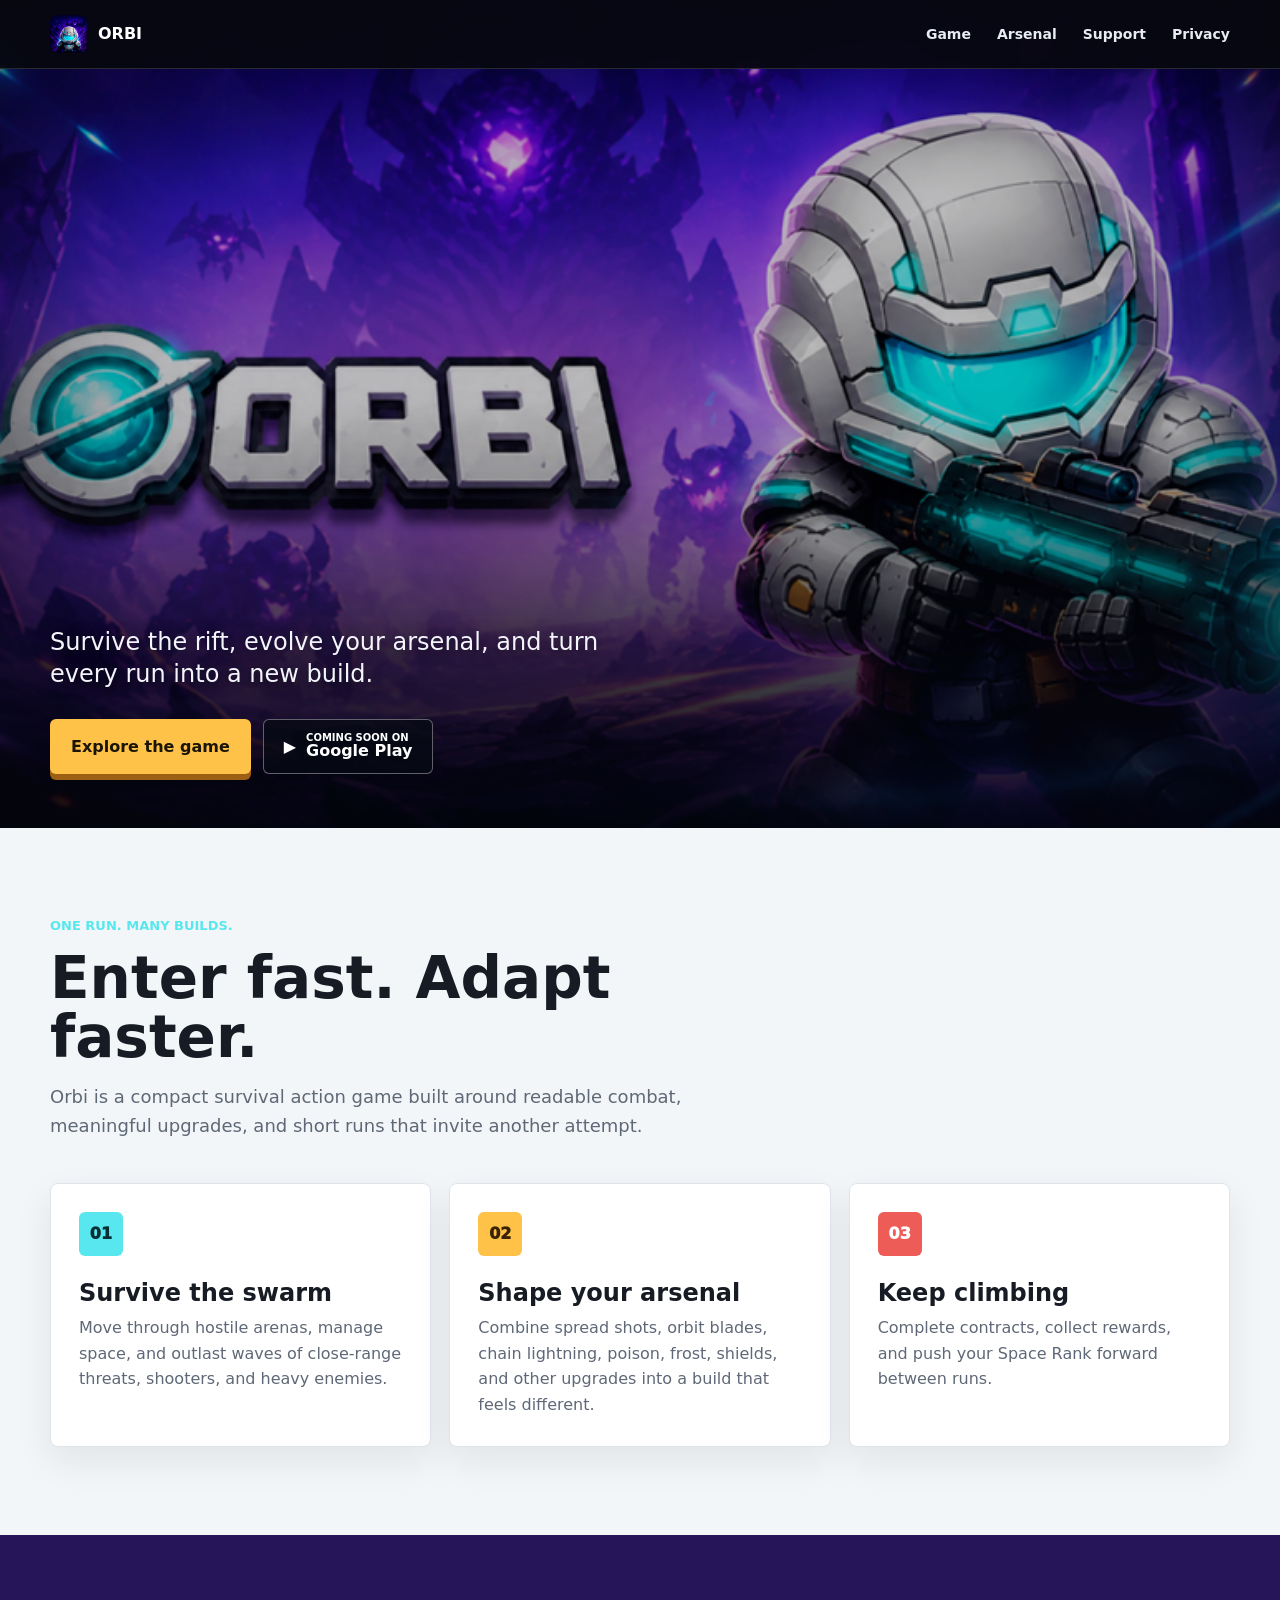
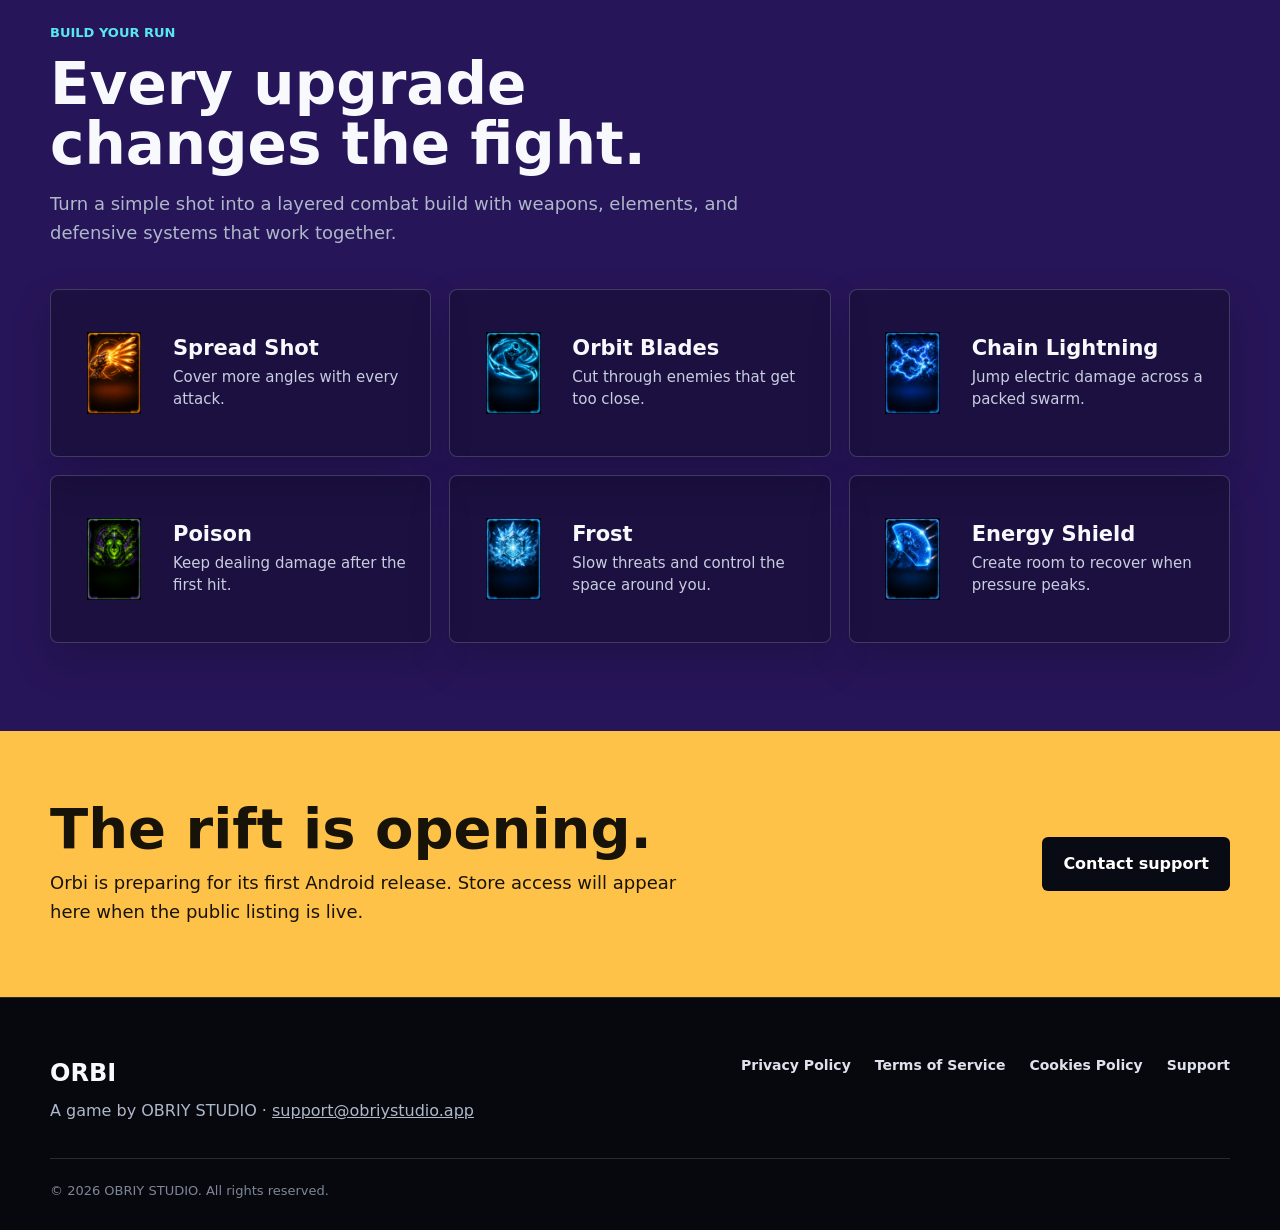
==== commit 311103ca: "Refine hero and replace screenshots with arsenal" ====
--- a/index.html
+++ b/index.html
@@ -27,7 +27,7 @@
       <button class="menu-button" type="button" data-menu-button aria-expanded="false" aria-controls="site-navigation">Menu</button>
       <nav class="site-nav" id="site-navigation" data-navigation aria-label="Main navigation">
         <a href="#game">Game</a>
-        <a href="#screens">Screens</a>
+        <a href="#arsenal">Arsenal</a>
         <a href="support/">Support</a>
         <a href="privacy-policy/">Privacy</a>
       </nav>
@@ -39,8 +39,7 @@
       <img class="hero__art" src="assets/orbi-hero.png" alt="Orbi astronaut facing an alien invasion" width="1024" height="500">
       <div class="hero__shade" aria-hidden="true"></div>
       <div class="hero__content">
-        <p class="eyebrow">Arena survival on Android</p>
-        <h1 id="hero-title">ORBI</h1>
+        <h1 class="visually-hidden" id="hero-title">ORBI</h1>
         <p class="hero__copy">Survive the rift, evolve your arsenal, and turn every run into a new build.</p>
         <div class="hero__actions">
           <a class="button button--primary" href="#game">Explore the game</a>
@@ -79,26 +78,38 @@
       </div>
     </section>
 
-    <section class="section section--violet" id="screens" aria-labelledby="screens-title">
+    <section class="section section--violet" id="arsenal" aria-labelledby="arsenal-title">
       <div class="section__inner">
         <div class="section-heading">
-          <p class="eyebrow">From launch to last stand</p>
-          <h2 id="screens-title">The run at a glance.</h2>
-          <p>Choose your objective, step into the arena, and bring the rewards back to your next attempt.</p>
+          <p class="eyebrow">Build your run</p>
+          <h2 id="arsenal-title">Every upgrade changes the fight.</h2>
+          <p>Turn a simple shot into a layered combat build with weapons, elements, and defensive systems that work together.</p>
         </div>
-        <div class="gallery">
-          <figure>
-            <img src="assets/screen-menu.jpg" alt="Orbi main menu with Space Rank and contract progress" width="720" height="1536" loading="lazy">
-            <figcaption>Prepare your next run</figcaption>
-          </figure>
-          <figure>
-            <img src="assets/screen-combat.jpg" alt="Orbi hero fighting enemies in the arena" width="720" height="1536" loading="lazy">
-            <figcaption>Adapt under pressure</figcaption>
-          </figure>
-          <figure>
-            <img src="assets/screen-results.jpg" alt="Orbi run results with rewards and rank progress" width="720" height="1536" loading="lazy">
-            <figcaption>Earn progress every run</figcaption>
-          </figure>
+        <div class="arsenal-grid">
+          <article class="arsenal-item">
+            <img src="assets/spread_shot.png" alt="" width="128" height="128" loading="lazy">
+            <div><h3>Spread Shot</h3><p>Cover more angles with every attack.</p></div>
+          </article>
+          <article class="arsenal-item">
+            <img src="assets/orbit_blades.png" alt="" width="128" height="128" loading="lazy">
+            <div><h3>Orbit Blades</h3><p>Cut through enemies that get too close.</p></div>
+          </article>
+          <article class="arsenal-item">
+            <img src="assets/chain_lightning.png" alt="" width="128" height="128" loading="lazy">
+            <div><h3>Chain Lightning</h3><p>Jump electric damage across a packed swarm.</p></div>
+          </article>
+          <article class="arsenal-item">
+            <img src="assets/poison_element.png" alt="" width="128" height="128" loading="lazy">
+            <div><h3>Poison</h3><p>Keep dealing damage after the first hit.</p></div>
+          </article>
+          <article class="arsenal-item">
+            <img src="assets/ice_element.png" alt="" width="128" height="128" loading="lazy">
+            <div><h3>Frost</h3><p>Slow threats and control the space around you.</p></div>
+          </article>
+          <article class="arsenal-item">
+            <img src="assets/energy_shield.png" alt="" width="128" height="128" loading="lazy">
+            <div><h3>Energy Shield</h3><p>Create room to recover when pressure peaks.</p></div>
+          </article>
         </div>
       </div>
     </section>
--- a/styles.css
+++ b/styles.css
@@ -65,6 +65,18 @@
   transform: translateY(0);
 }
 
+.visually-hidden {
+  position: absolute;
+  width: 1px;
+  height: 1px;
+  padding: 0;
+  margin: -1px;
+  overflow: hidden;
+  clip: rect(0, 0, 0, 0);
+  white-space: nowrap;
+  border: 0;
+}
+
 .site-header {
   position: fixed;
   z-index: 30;
@@ -181,17 +193,9 @@
   letter-spacing: 0;
 }
 
-.hero h1 {
-  margin: 0;
-  font-size: clamp(56px, 10vw, 112px);
-  line-height: 0.9;
-  letter-spacing: 0;
-  text-shadow: 0 7px 0 rgba(0, 0, 0, 0.42);
-}
-
 .hero__copy {
   width: min(590px, 100%);
-  margin: 18px 0 0;
+  margin: 0;
   color: #f2f5fb;
   font-size: clamp(18px, 2.2vw, 24px);
   line-height: 1.35;
@@ -341,34 +345,43 @@
   color: var(--dark-muted);
 }
 
-.gallery {
+.arsenal-grid {
   display: grid;
   grid-template-columns: repeat(3, minmax(0, 1fr));
   gap: 18px;
-  align-items: start;
-}
-
-.gallery figure {
-  margin: 0;
-}
-
-.gallery img {
-  width: 100%;
-  aspect-ratio: 9 / 18;
-  object-fit: cover;
+}
+
+.arsenal-item {
+  min-height: 168px;
+  padding: 22px;
+  display: flex;
+  align-items: center;
+  gap: 18px;
   border-radius: 8px;
   border: 1px solid rgba(255, 255, 255, 0.18);
-  box-shadow: 0 20px 55px rgba(0, 0, 0, 0.38);
-}
-
-.gallery figure:nth-child(2) {
-  margin-top: 42px;
-}
-
-.gallery figcaption {
-  margin-top: 14px;
-  color: #d6dbea;
-  font-weight: 750;
+  background: rgba(8, 10, 23, 0.38);
+  box-shadow: 0 18px 42px rgba(0, 0, 0, 0.2);
+}
+
+.arsenal-item img {
+  width: 82px;
+  height: 82px;
+  flex: 0 0 82px;
+  object-fit: contain;
+  border-radius: 8px;
+}
+
+.arsenal-item h3 {
+  margin: 0;
+  font-size: 21px;
+  line-height: 1.15;
+}
+
+.arsenal-item p {
+  margin: 7px 0 0;
+  color: #c8cde0;
+  font-size: 15px;
+  line-height: 1.45;
 }
 
 .cta-band {
@@ -589,21 +602,12 @@
   }
 
   .feature-grid,
-  .gallery {
+  .arsenal-grid {
     grid-template-columns: 1fr;
   }
 
   .feature {
     min-height: 0;
-  }
-
-  .gallery {
-    width: min(440px, 100%);
-    margin: 0 auto;
-  }
-
-  .gallery figure:nth-child(2) {
-    margin-top: 0;
   }
 
   .cta-band__inner,
@@ -650,10 +654,6 @@
     padding: 44px 0 38px;
   }
 
-  .hero h1 {
-    font-size: clamp(54px, 21vw, 82px);
-  }
-
   .hero__copy {
     font-size: 18px;
   }
@@ -673,6 +673,17 @@
 
   .feature {
     padding: 22px;
+  }
+
+  .arsenal-item {
+    min-height: 0;
+    padding: 18px;
+  }
+
+  .arsenal-item img {
+    width: 70px;
+    height: 70px;
+    flex-basis: 70px;
   }
 
   .support-grid {
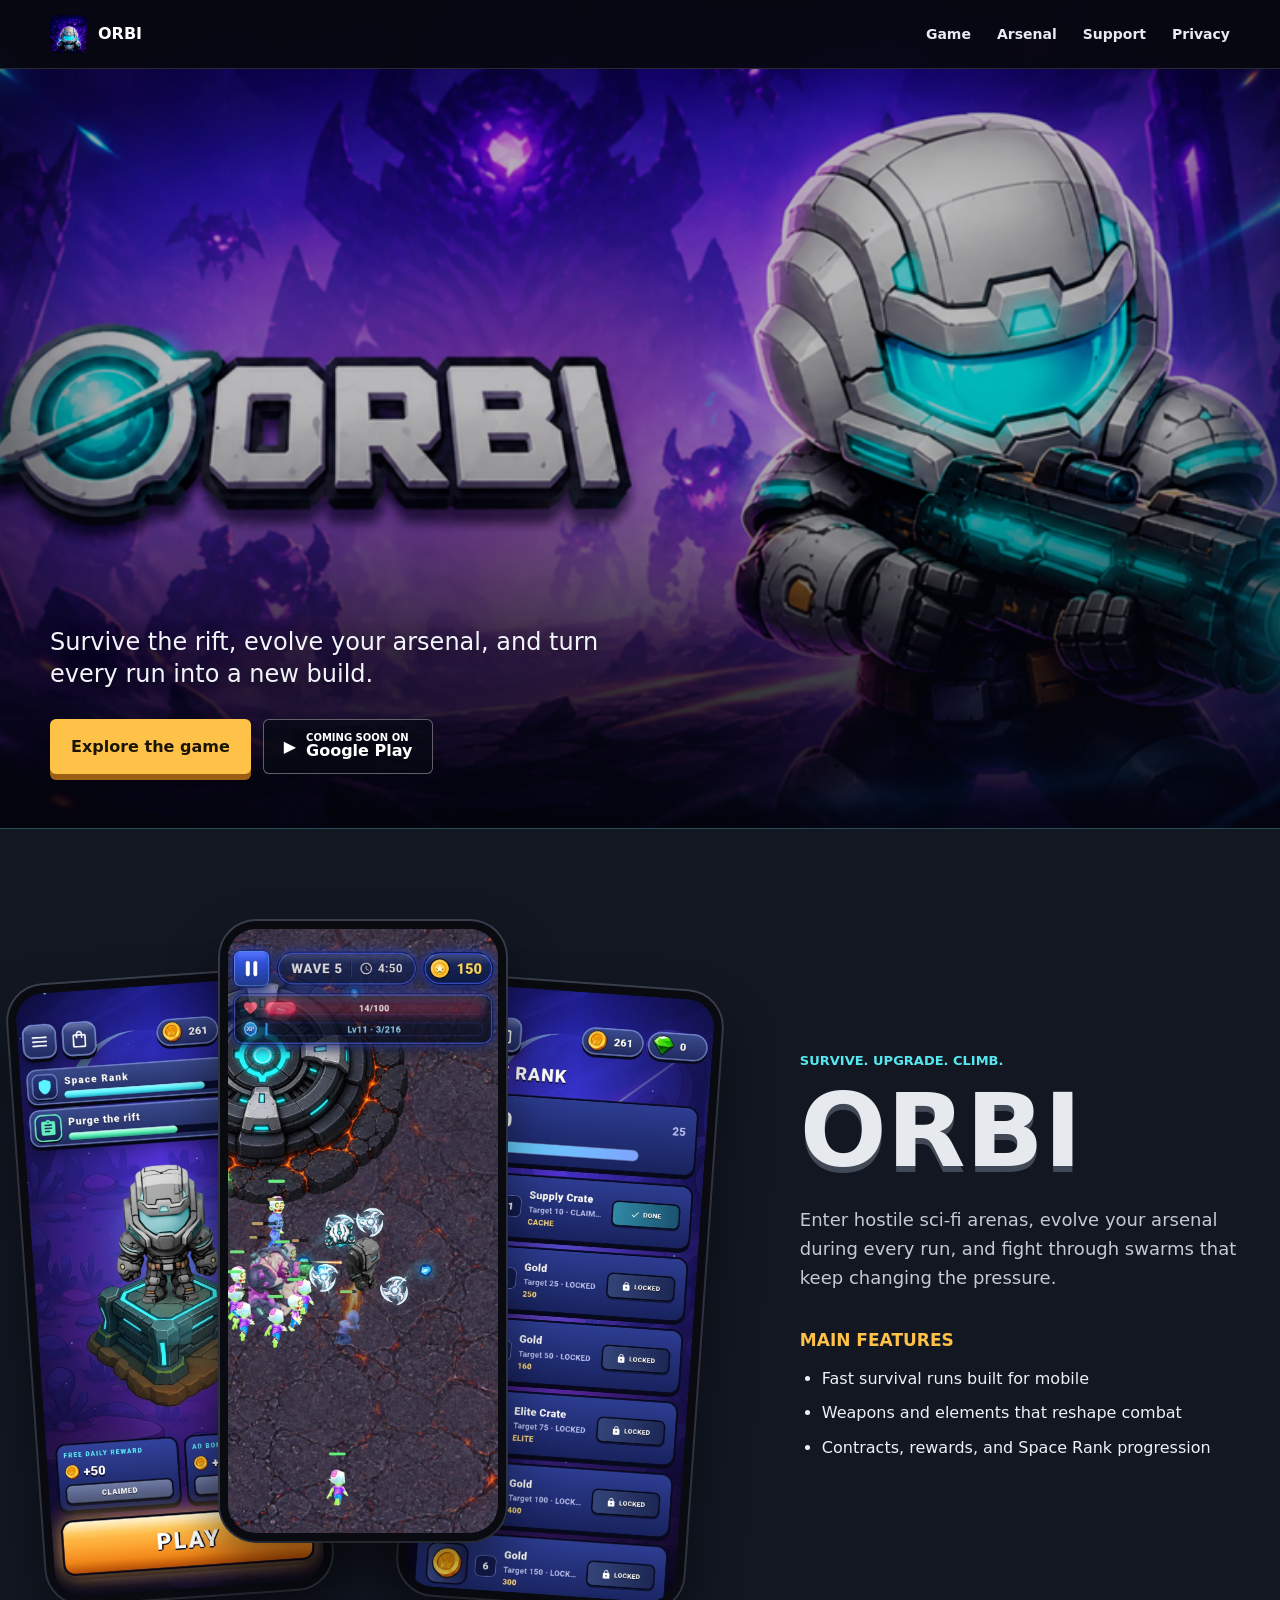
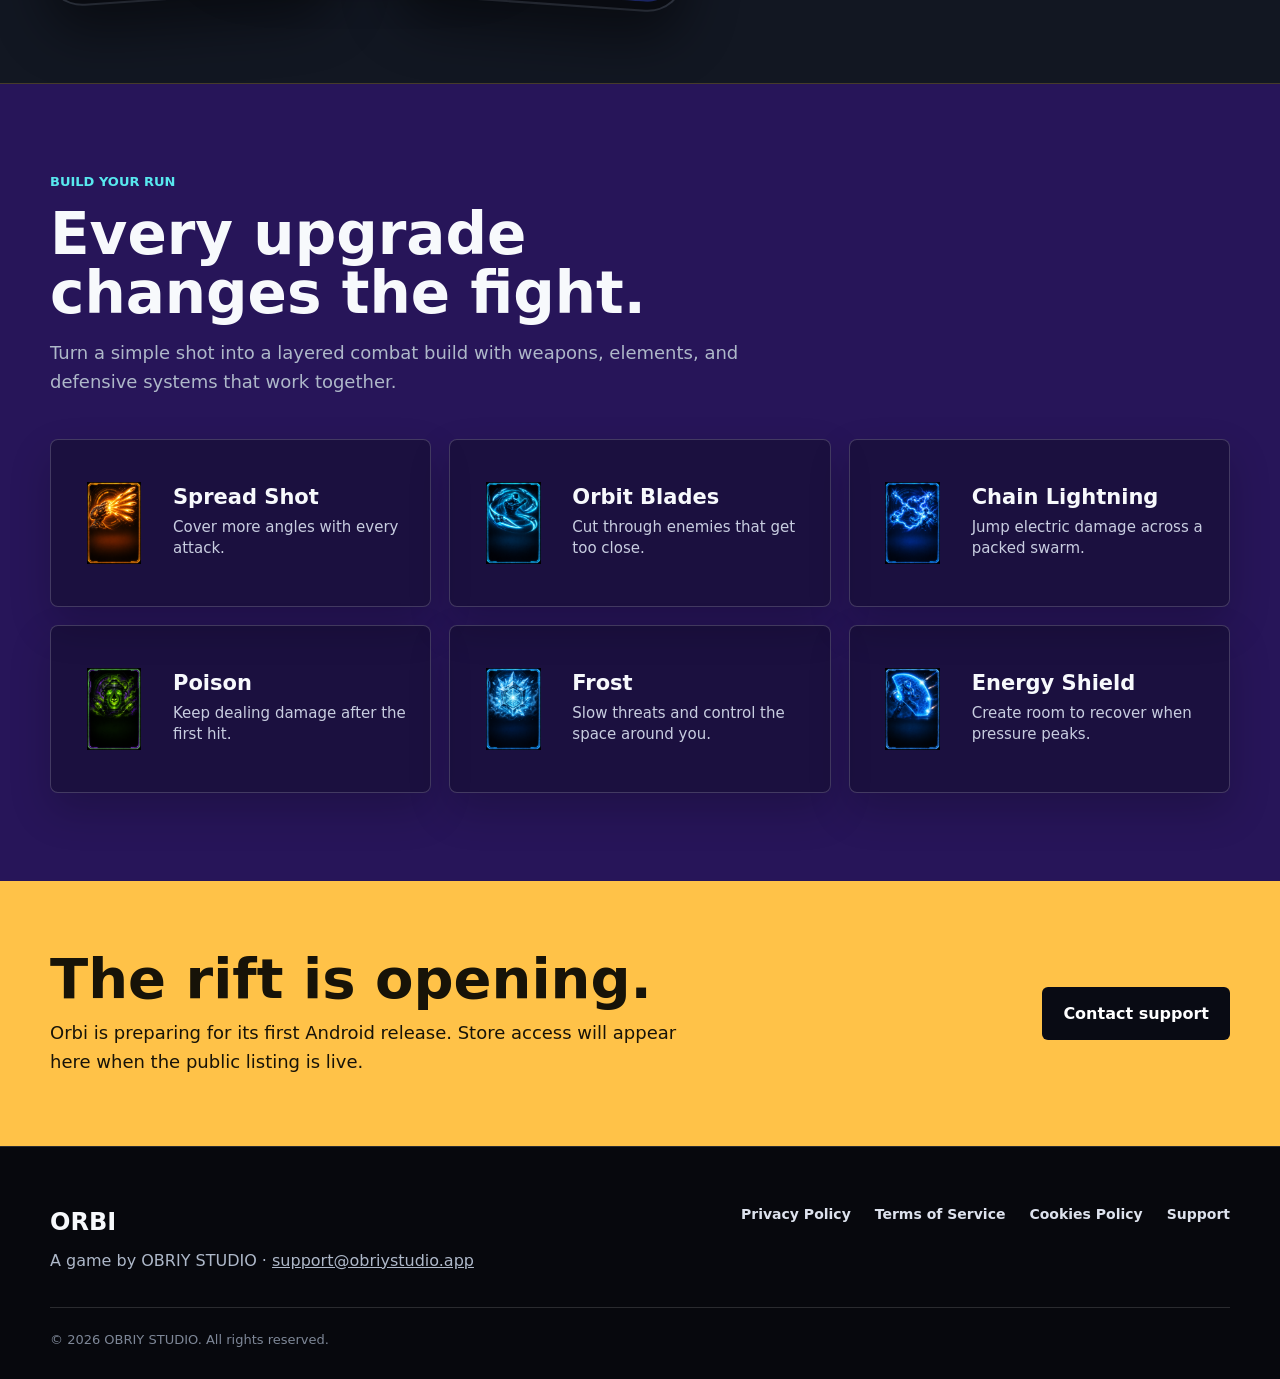
==== commit 912588e0: "Add mobile gameplay showcase" ====
--- a/index.html
+++ b/index.html
@@ -51,29 +51,29 @@
       </div>
     </section>
 
-    <section class="section section--light" id="game" aria-labelledby="game-title">
-      <div class="section__inner">
-        <div class="section-heading">
-          <p class="eyebrow">One run. Many builds.</p>
-          <h2 id="game-title">Enter fast. Adapt faster.</h2>
-          <p>Orbi is a compact survival action game built around readable combat, meaningful upgrades, and short runs that invite another attempt.</p>
+    <section class="game-showcase" id="game" aria-labelledby="game-title">
+      <div class="game-showcase__inner">
+        <div class="game-showcase__phones" aria-label="Screens from Orbi on Android">
+          <figure class="phone-shot phone-shot--menu">
+            <img src="assets/orbi-menu.jpg" alt="Orbi main menu with the astronaut, contracts, and Space Rank" width="810" height="1755" loading="lazy">
+          </figure>
+          <figure class="phone-shot phone-shot--gameplay">
+            <img src="assets/orbi-gameplay.jpg" alt="Orbi fighting a large enemy swarm in the Lava Forge arena" width="810" height="1755" loading="lazy">
+          </figure>
+          <figure class="phone-shot phone-shot--rank">
+            <img src="assets/orbi-space-rank.jpg" alt="Orbi Space Rank progression and rewards" width="810" height="1755" loading="lazy">
+          </figure>
         </div>
-        <div class="feature-grid">
-          <article class="feature">
-            <div class="feature__number" aria-hidden="true">01</div>
-            <h3>Survive the swarm</h3>
-            <p>Move through hostile arenas, manage space, and outlast waves of close-range threats, shooters, and heavy enemies.</p>
-          </article>
-          <article class="feature">
-            <div class="feature__number" aria-hidden="true">02</div>
-            <h3>Shape your arsenal</h3>
-            <p>Combine spread shots, orbit blades, chain lightning, poison, frost, shields, and other upgrades into a build that feels different.</p>
-          </article>
-          <article class="feature">
-            <div class="feature__number" aria-hidden="true">03</div>
-            <h3>Keep climbing</h3>
-            <p>Complete contracts, collect rewards, and push your Space Rank forward between runs.</p>
-          </article>
+        <div class="game-showcase__copy">
+          <p class="eyebrow">Survive. Upgrade. Climb.</p>
+          <h2 id="game-title">ORBI</h2>
+          <p>Enter hostile sci-fi arenas, evolve your arsenal during every run, and fight through swarms that keep changing the pressure.</p>
+          <h3>Main features</h3>
+          <ul>
+            <li>Fast survival runs built for mobile</li>
+            <li>Weapons and elements that reshape combat</li>
+            <li>Contracts, rewards, and Space Rank progression</li>
+          </ul>
         </div>
       </div>
     </section>
--- a/styles.css
+++ b/styles.css
@@ -258,6 +258,100 @@
   text-transform: uppercase;
 }
 
+.game-showcase {
+  position: relative;
+  overflow: hidden;
+  padding: 92px 0;
+  background: #121722;
+  border-top: 1px solid rgba(88, 231, 238, 0.26);
+  border-bottom: 1px solid rgba(255, 194, 72, 0.22);
+}
+
+.game-showcase__inner {
+  width: min(1320px, calc(100% - 40px));
+  margin: 0 auto;
+  display: grid;
+  grid-template-columns: minmax(620px, 1.2fr) minmax(340px, 0.8fr);
+  align-items: center;
+  gap: clamp(44px, 7vw, 104px);
+}
+
+.game-showcase__phones {
+  position: relative;
+  min-height: 670px;
+}
+
+.phone-shot {
+  position: absolute;
+  top: 0;
+  width: min(42%, 286px);
+  aspect-ratio: 1080 / 2340;
+  margin: 0;
+  overflow: hidden;
+  border: 8px solid #090b11;
+  border-radius: 36px;
+  background: #090b11;
+  box-shadow: 0 28px 54px rgba(0, 0, 0, 0.48), 0 0 0 2px #3b4251;
+}
+
+.phone-shot img {
+  width: 100%;
+  height: 100%;
+  object-fit: cover;
+}
+
+.phone-shot--menu {
+  top: 56px;
+  left: 1%;
+  z-index: 1;
+  transform: rotate(-4deg);
+}
+
+.phone-shot--gameplay {
+  left: 29%;
+  z-index: 3;
+}
+
+.phone-shot--rank {
+  top: 62px;
+  right: 1%;
+  z-index: 2;
+  transform: rotate(4deg);
+}
+
+.game-showcase__copy h2 {
+  margin: 0;
+  color: #e6e9ee;
+  font-size: clamp(64px, 8vw, 116px);
+  line-height: 0.92;
+  letter-spacing: 0;
+  text-shadow: 0 6px 0 #424956;
+}
+
+.game-showcase__copy > p:not(.eyebrow) {
+  max-width: 560px;
+  margin: 28px 0 0;
+  color: #c4cad4;
+  font-size: 18px;
+}
+
+.game-showcase__copy h3 {
+  margin: 34px 0 12px;
+  color: var(--yellow);
+  font-size: 17px;
+  text-transform: uppercase;
+}
+
+.game-showcase__copy ul {
+  margin: 0;
+  padding-left: 22px;
+  color: #eef1f5;
+}
+
+.game-showcase__copy li + li {
+  margin-top: 9px;
+}
+
 .section {
   padding: 88px 0;
 }
@@ -606,6 +700,24 @@
     grid-template-columns: 1fr;
   }
 
+  .game-showcase {
+    padding: 72px 0;
+  }
+
+  .game-showcase__inner {
+    grid-template-columns: 1fr;
+  }
+
+  .game-showcase__phones {
+    width: min(680px, 100%);
+    min-height: 630px;
+    margin: 0 auto;
+  }
+
+  .game-showcase__copy {
+    width: min(620px, 100%);
+  }
+
   .feature {
     min-height: 0;
   }
@@ -624,6 +736,7 @@
 @media (max-width: 560px) {
   .site-header__inner,
   .hero__content,
+  .game-showcase__inner,
   .section__inner,
   .cta-band__inner,
   .site-footer__inner,
@@ -663,6 +776,43 @@
     width: 100%;
   }
 
+  .game-showcase {
+    padding: 58px 0 64px;
+  }
+
+  .game-showcase__phones {
+    min-height: min(540px, 116vw);
+  }
+
+  .phone-shot {
+    width: 47%;
+    border-width: 5px;
+    border-radius: 24px;
+  }
+
+  .phone-shot--menu {
+    top: 42px;
+    left: -5%;
+  }
+
+  .phone-shot--gameplay {
+    left: 26.5%;
+  }
+
+  .phone-shot--rank {
+    top: 44px;
+    right: -5%;
+  }
+
+  .game-showcase__copy h2 {
+    font-size: 68px;
+  }
+
+  .game-showcase__copy > p:not(.eyebrow) {
+    margin-top: 22px;
+    font-size: 17px;
+  }
+
   .section {
     padding: 66px 0;
   }
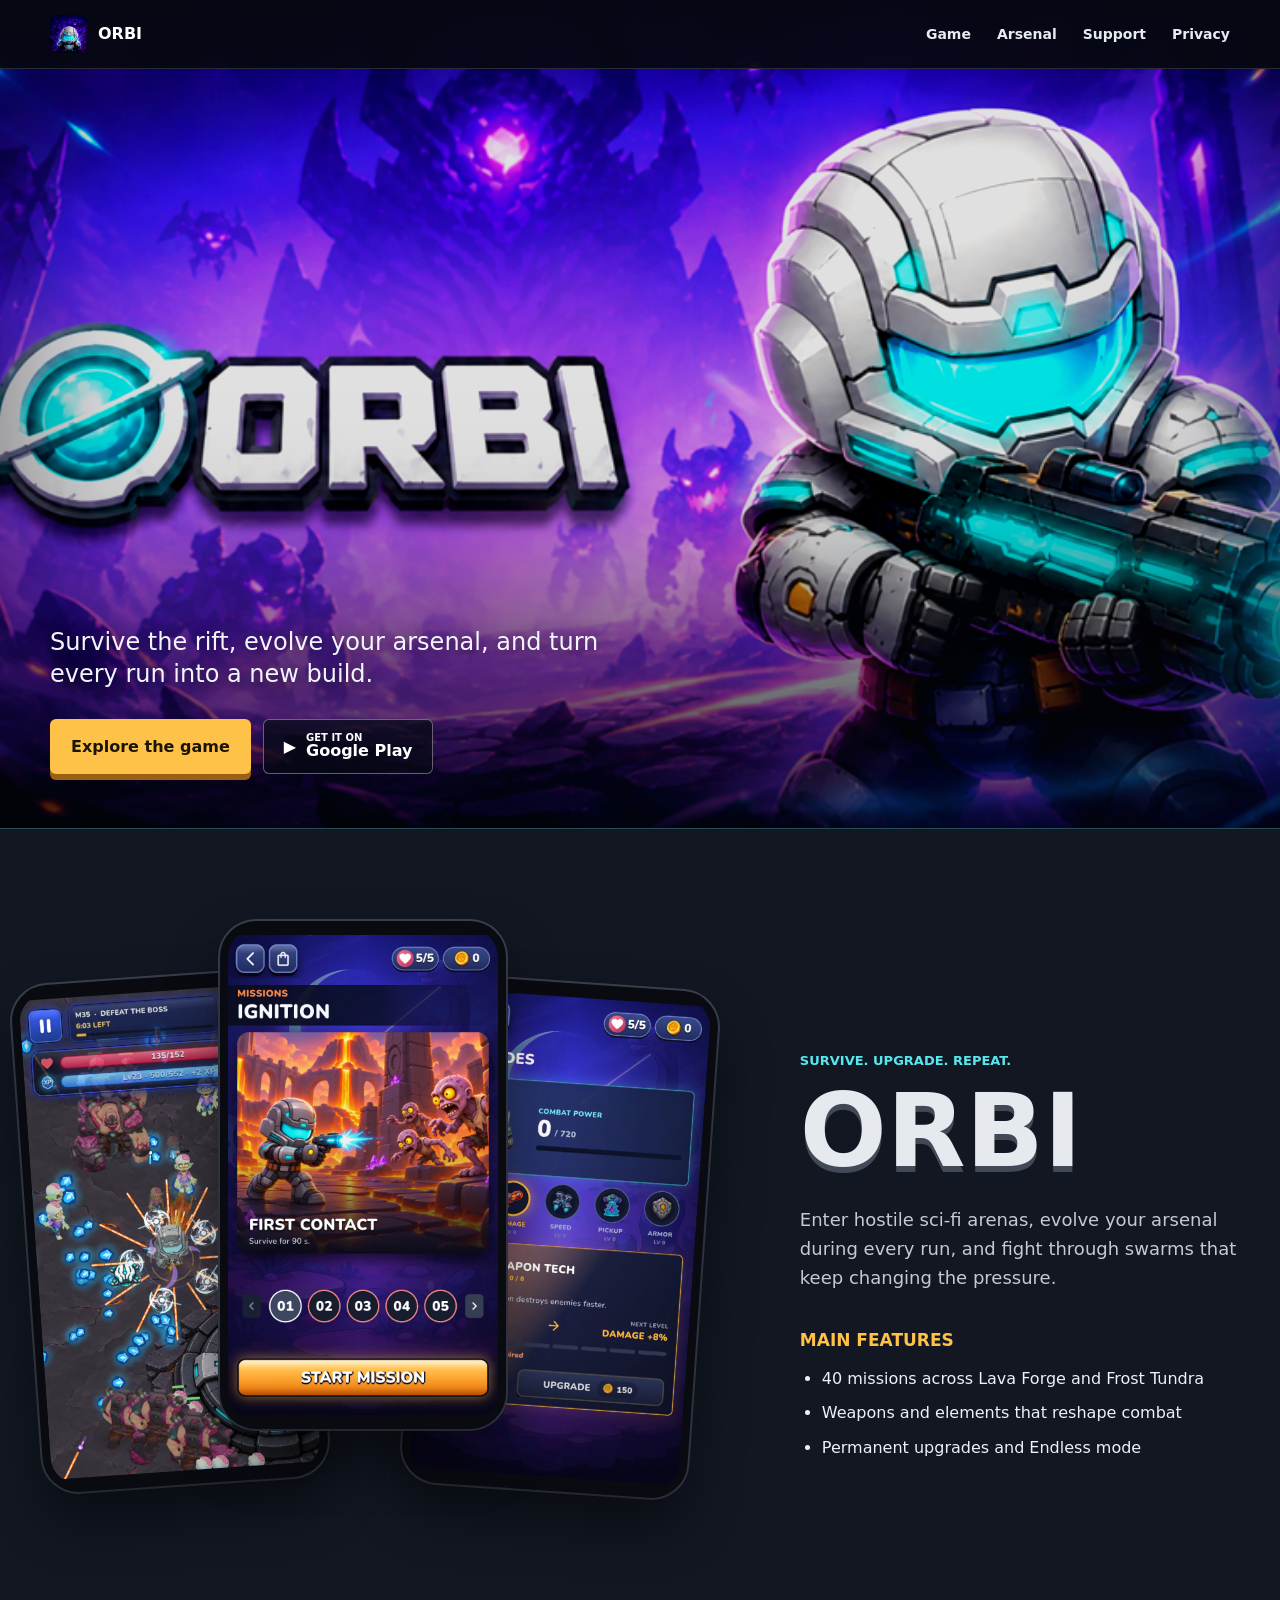
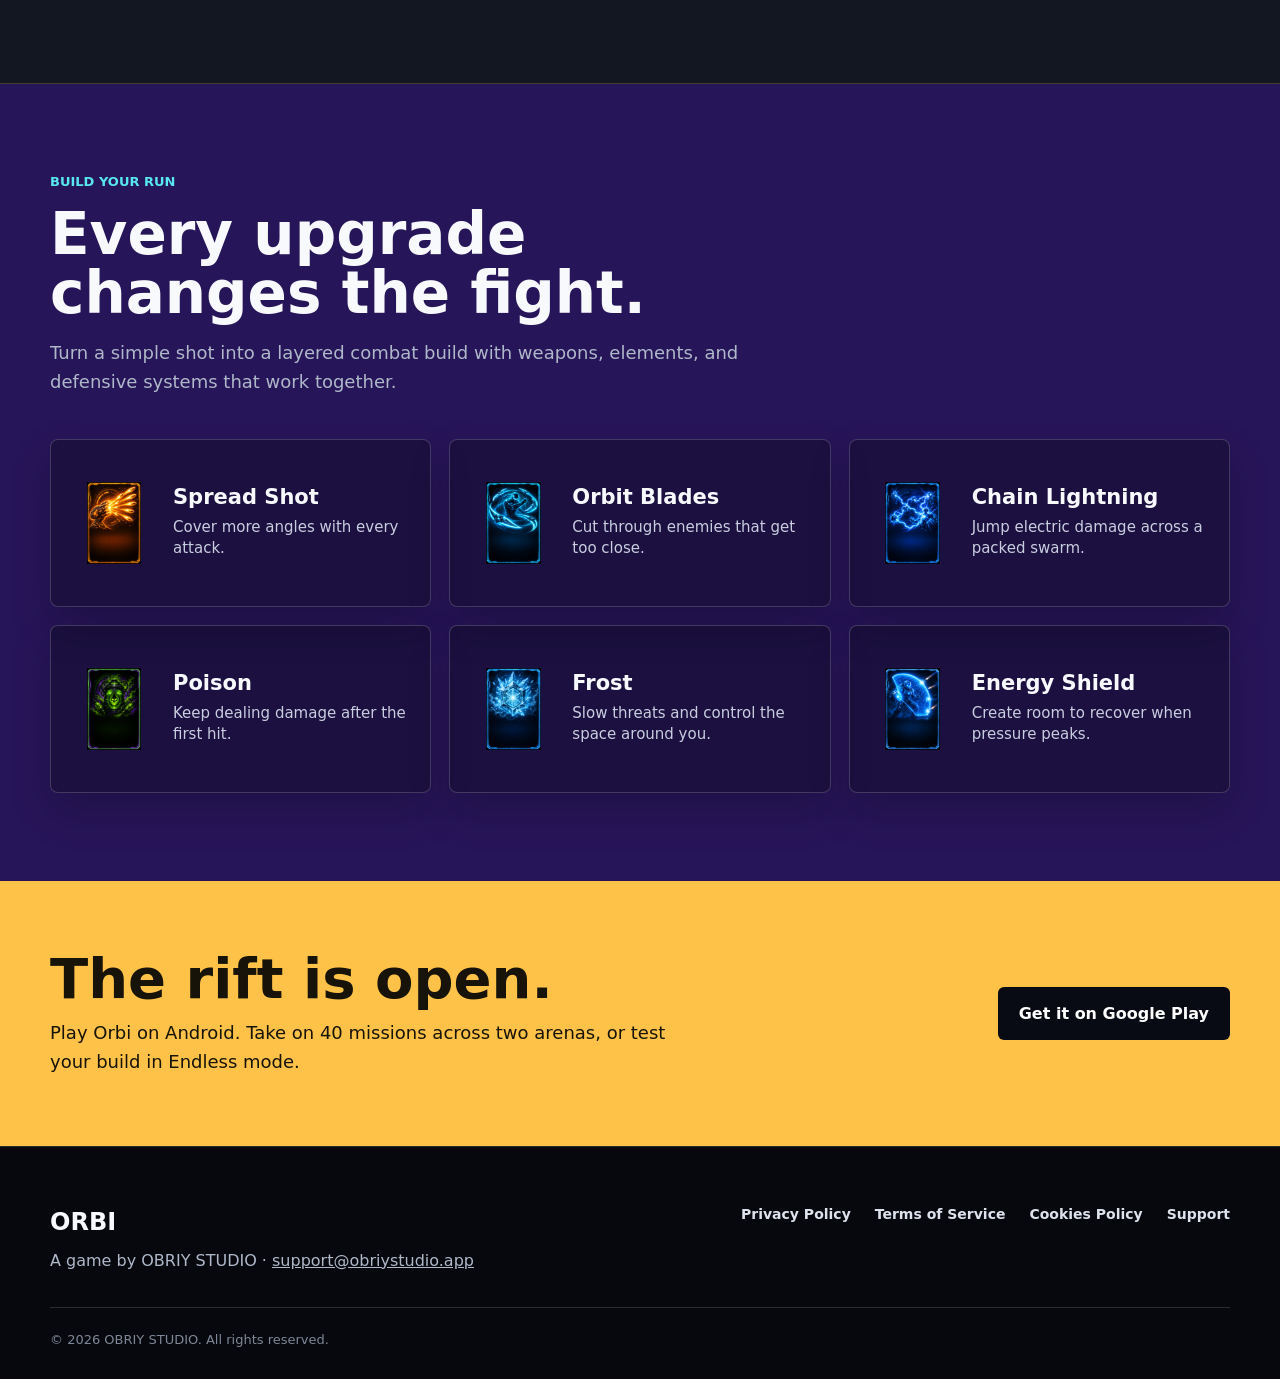
==== commit 787a2b08: "Refresh Orbi website for build 56 Google Play release" ====
--- a/index.html
+++ b/index.html
@@ -4,9 +4,9 @@
   <meta charset="utf-8">
   <meta name="viewport" content="width=device-width, initial-scale=1">
   <meta name="theme-color" content="#090b14">
-  <meta name="description" content="Orbi is a fast arena survival game. Build powerful upgrades, survive alien swarms, and climb the Space Rank.">
+  <meta name="description" content="Orbi is a fast arena survival game for Android. Survive 40 missions across two arenas, build your arsenal, and take on Endless mode.">
   <meta property="og:title" content="Orbi - Arena Survival">
-  <meta property="og:description" content="Survive the rift. Build your loadout. Climb the Space Rank.">
+  <meta property="og:description" content="Survive 40 missions in Lava Forge and Frost Tundra. Build your arsenal and take on Endless mode.">
   <meta property="og:image" content="https://orbi.obriystudio.app/assets/orbi-hero.png">
   <meta property="og:url" content="https://orbi.obriystudio.app/">
   <meta property="og:type" content="website">
@@ -43,10 +43,10 @@
         <p class="hero__copy">Survive the rift, evolve your arsenal, and turn every run into a new build.</p>
         <div class="hero__actions">
           <a class="button button--primary" href="#game">Explore the game</a>
-          <span class="button button--secondary" aria-label="Google Play release coming soon">
+          <a class="button button--secondary" href="https://play.google.com/store/apps/details?id=com.orbi.survivorprotocol" aria-label="Get Orbi on Google Play">
             <span aria-hidden="true">▶</span>
-            <span class="button__store"><small>Coming soon on</small>Google Play</span>
-          </span>
+            <span class="button__store"><small>Get it on</small>Google Play</span>
+          </a>
         </div>
       </div>
     </section>
@@ -54,25 +54,25 @@
     <section class="game-showcase" id="game" aria-labelledby="game-title">
       <div class="game-showcase__inner">
         <div class="game-showcase__phones" aria-label="Screens from Orbi on Android">
-          <figure class="phone-shot phone-shot--menu">
-            <img src="assets/orbi-menu.jpg" alt="Orbi main menu with the astronaut, contracts, and Space Rank" width="810" height="1755" loading="lazy">
+          <figure class="phone-shot phone-shot--gameplay">
+            <img src="assets/orbi-lava-forge-build56.webp" alt="Lava Forge mission 35: Orbi battles enemies with orbiting blades, with health, XP, and mission timer visible" width="810" height="1440">
           </figure>
-          <figure class="phone-shot phone-shot--gameplay">
-            <img src="assets/orbi-gameplay.jpg" alt="Orbi fighting a large enemy swarm in the Lava Forge arena" width="810" height="1755" loading="lazy">
+          <figure class="phone-shot phone-shot--missions">
+            <img src="assets/orbi-missions-build56.webp" alt="Missions screen with First Contact selected, its 90-second survival objective, and the Start Mission button" width="810" height="1440" loading="lazy">
           </figure>
-          <figure class="phone-shot phone-shot--rank">
-            <img src="assets/orbi-space-rank.jpg" alt="Orbi Space Rank progression and rewards" width="810" height="1755" loading="lazy">
+          <figure class="phone-shot phone-shot--upgrades">
+            <img src="assets/orbi-upgrades-build56.webp" alt="Upgrades screen showing combat power, HP, damage, speed, pickup, armor, and the Weapon Tech damage upgrade" width="810" height="1440" loading="lazy">
           </figure>
         </div>
         <div class="game-showcase__copy">
-          <p class="eyebrow">Survive. Upgrade. Climb.</p>
+          <p class="eyebrow">Survive. Upgrade. Repeat.</p>
           <h2 id="game-title">ORBI</h2>
           <p>Enter hostile sci-fi arenas, evolve your arsenal during every run, and fight through swarms that keep changing the pressure.</p>
           <h3>Main features</h3>
           <ul>
-            <li>Fast survival runs built for mobile</li>
+            <li>40 missions across Lava Forge and Frost Tundra</li>
             <li>Weapons and elements that reshape combat</li>
-            <li>Contracts, rewards, and Space Rank progression</li>
+            <li>Permanent upgrades and Endless mode</li>
           </ul>
         </div>
       </div>
@@ -117,10 +117,10 @@
     <section class="cta-band" aria-labelledby="cta-title">
       <div class="cta-band__inner">
         <div>
-          <h2 id="cta-title">The rift is opening.</h2>
-          <p>Orbi is preparing for its first Android release. Store access will appear here when the public listing is live.</p>
+          <h2 id="cta-title">The rift is open.</h2>
+          <p>Play Orbi on Android. Take on 40 missions across two arenas, or test your build in Endless mode.</p>
         </div>
-        <a class="button" href="support/">Contact support</a>
+        <a class="button" href="https://play.google.com/store/apps/details?id=com.orbi.survivorprotocol" aria-label="Get Orbi on Google Play">Get it on Google Play</a>
       </div>
     </section>
   </main>
--- a/styles.css
+++ b/styles.css
@@ -165,12 +165,26 @@
   height: 100%;
   object-fit: cover;
   object-position: center;
+  filter: saturate(1.2) brightness(1.11) contrast(1.04);
+  transform: scale(1.015);
+  transform-origin: 58% 48%;
+  animation: hero-drift 14s ease-in-out infinite alternate;
 }
 
 .hero__shade {
   z-index: -1;
-  background: rgba(5, 7, 15, 0.28);
-  box-shadow: inset 0 -250px 180px rgba(5, 7, 15, 0.78);
+  background: rgba(5, 7, 15, 0.12);
+  box-shadow: inset 0 -230px 170px rgba(5, 7, 15, 0.58);
+}
+
+@keyframes hero-drift {
+  from {
+    transform: scale(1.015) translate3d(0, 0, 0);
+  }
+
+  to {
+    transform: scale(1.045) translate3d(-0.35%, -0.25%, 0);
+  }
 }
 
 .hero__content {
@@ -285,7 +299,7 @@
   position: absolute;
   top: 0;
   width: min(42%, 286px);
-  aspect-ratio: 1080 / 2340;
+  aspect-ratio: 1080 / 1920;
   margin: 0;
   overflow: hidden;
   border: 8px solid #090b11;
@@ -297,22 +311,22 @@
 .phone-shot img {
   width: 100%;
   height: 100%;
-  object-fit: cover;
-}
-
-.phone-shot--menu {
+  object-fit: contain;
+}
+
+.phone-shot--gameplay {
   top: 56px;
   left: 1%;
   z-index: 1;
   transform: rotate(-4deg);
 }
 
-.phone-shot--gameplay {
+.phone-shot--missions {
   left: 29%;
   z-index: 3;
 }
 
-.phone-shot--rank {
+.phone-shot--upgrades {
   top: 62px;
   right: 1%;
   z-index: 2;
@@ -750,21 +764,29 @@
   }
 
   .hero {
-    min-height: 88svh;
+    min-height: 78svh;
   }
 
   .hero__art {
-    object-position: 62% center;
+    inset: 68px auto auto 50%;
+    width: 120%;
+    height: auto;
+    max-width: none;
+    object-fit: contain;
+    object-position: center top;
+    animation: none;
+    transform: translateX(-50%);
   }
 
   .hero__shade {
-    background: rgba(5, 7, 15, 0.42);
-    box-shadow: inset 0 -320px 180px rgba(5, 7, 15, 0.82);
+    background: rgba(5, 7, 15, 0.2);
+    box-shadow: inset 0 -300px 180px rgba(5, 7, 15, 0.64);
   }
 
   .hero__content {
-    min-height: calc(88svh - 68px);
-    padding: 44px 0 38px;
+    min-height: calc(78svh - 68px);
+    padding: 62vw 0 30px;
+    justify-content: flex-start;
   }
 
   .hero__copy {
@@ -785,23 +807,23 @@
   }
 
   .phone-shot {
-    width: 47%;
+    width: 42%;
     border-width: 5px;
     border-radius: 24px;
   }
 
-  .phone-shot--menu {
+  .phone-shot--gameplay {
     top: 42px;
-    left: -5%;
-  }
-
-  .phone-shot--gameplay {
-    left: 26.5%;
-  }
-
-  .phone-shot--rank {
+    left: 1%;
+  }
+
+  .phone-shot--missions {
+    left: 29%;
+  }
+
+  .phone-shot--upgrades {
     top: 44px;
-    right: -5%;
+    right: 1%;
   }
 
   .game-showcase__copy h2 {
